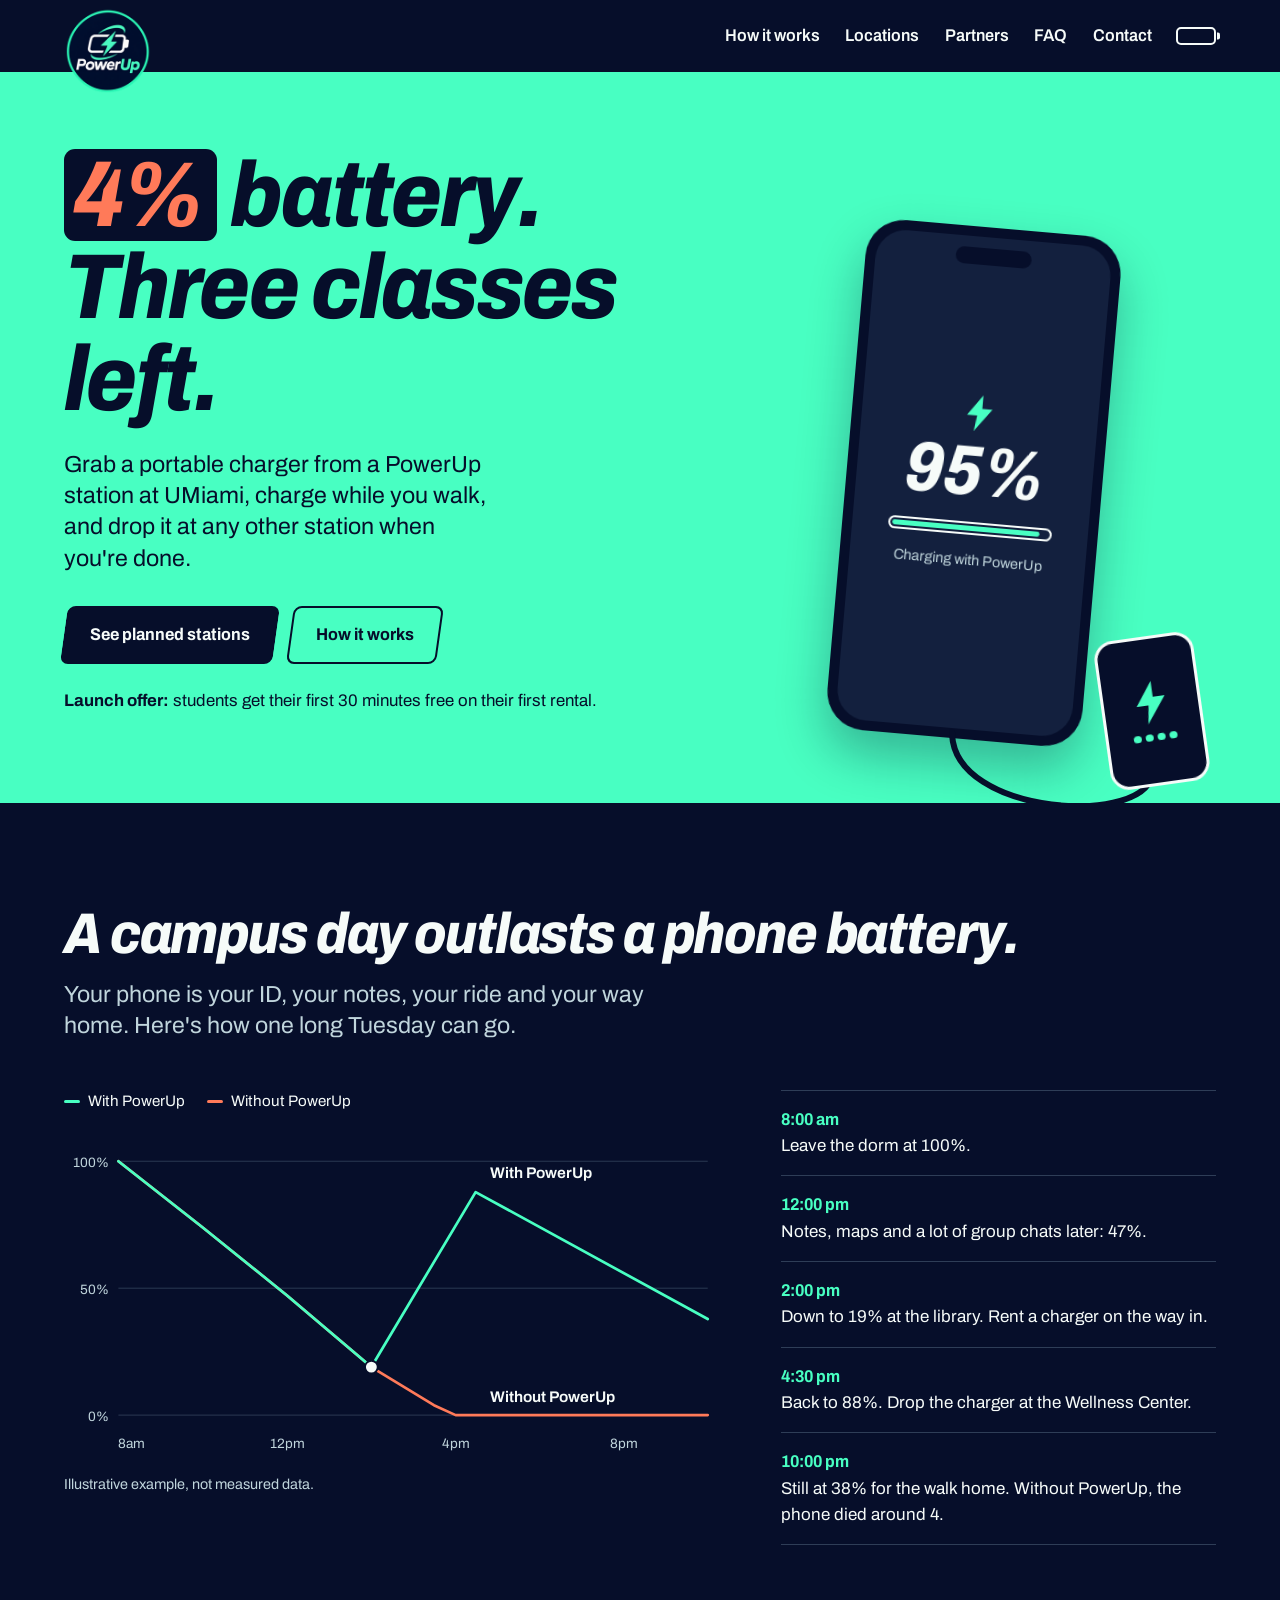
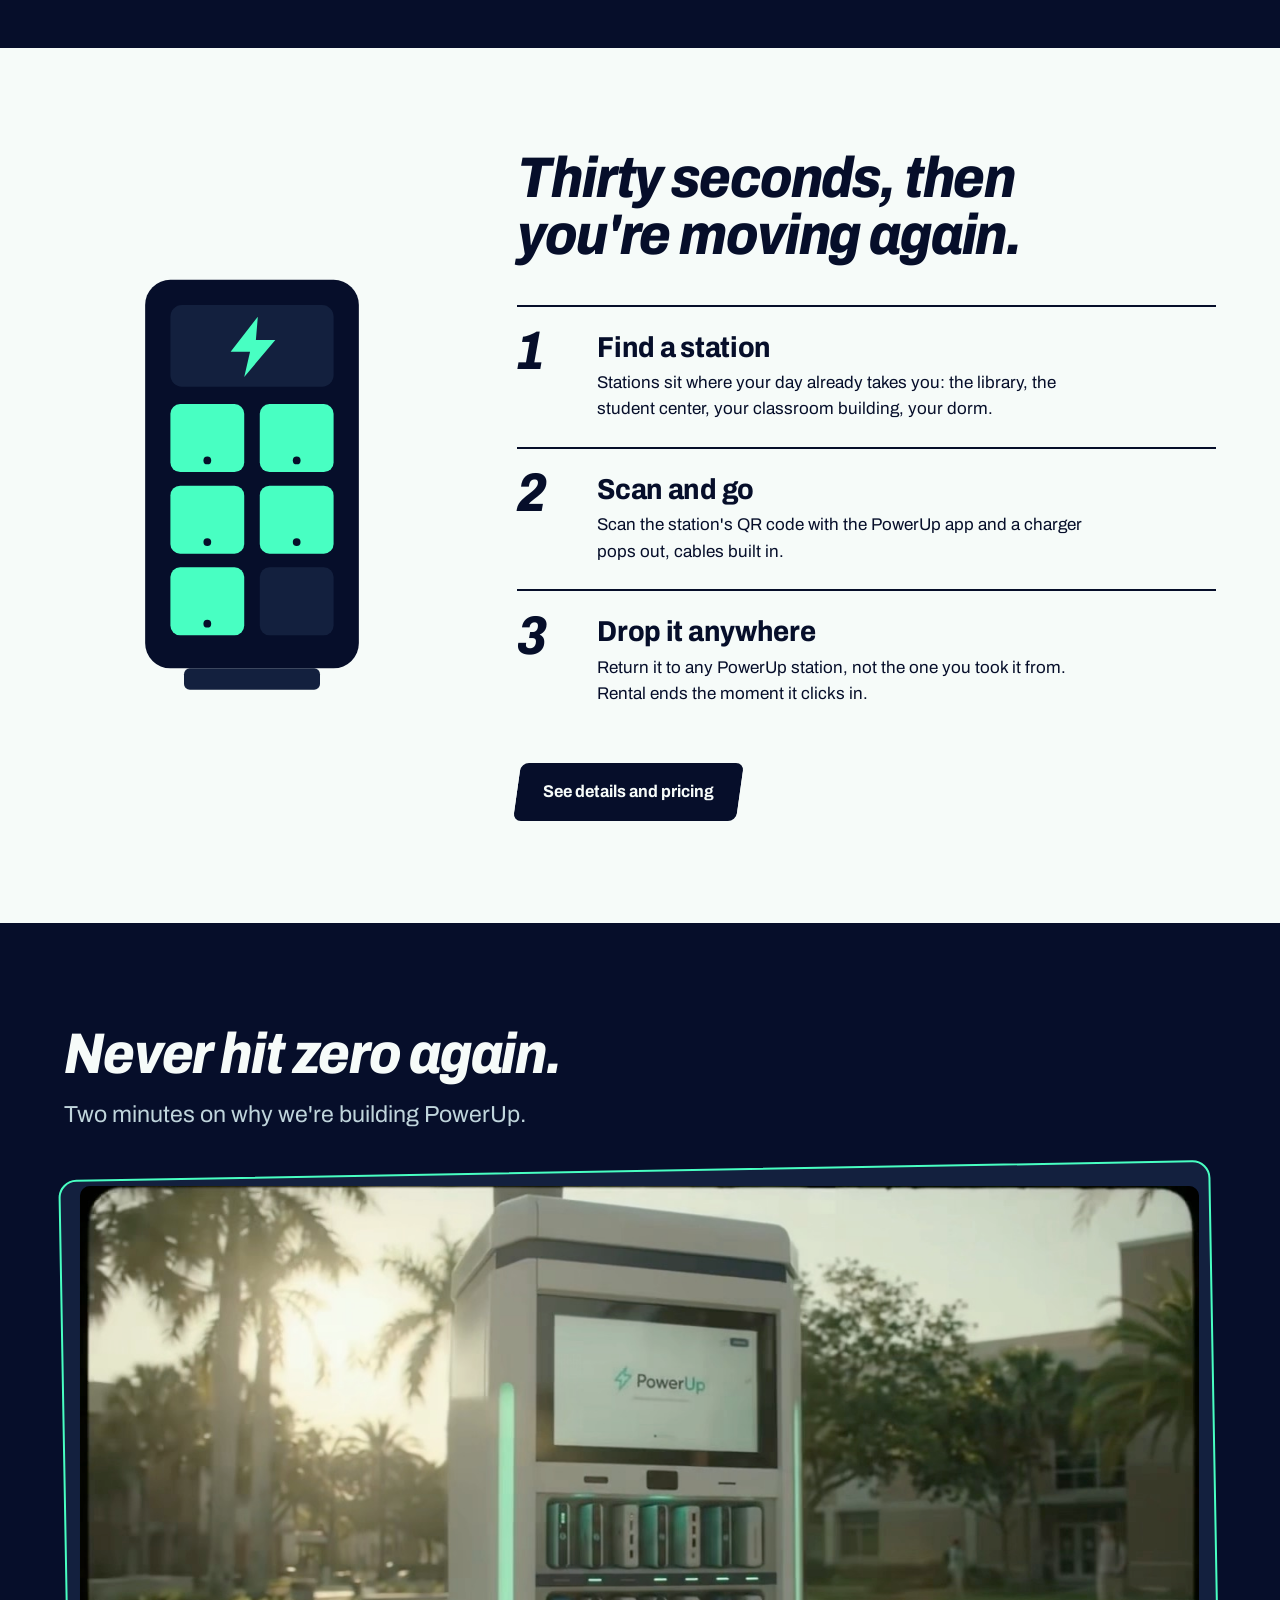
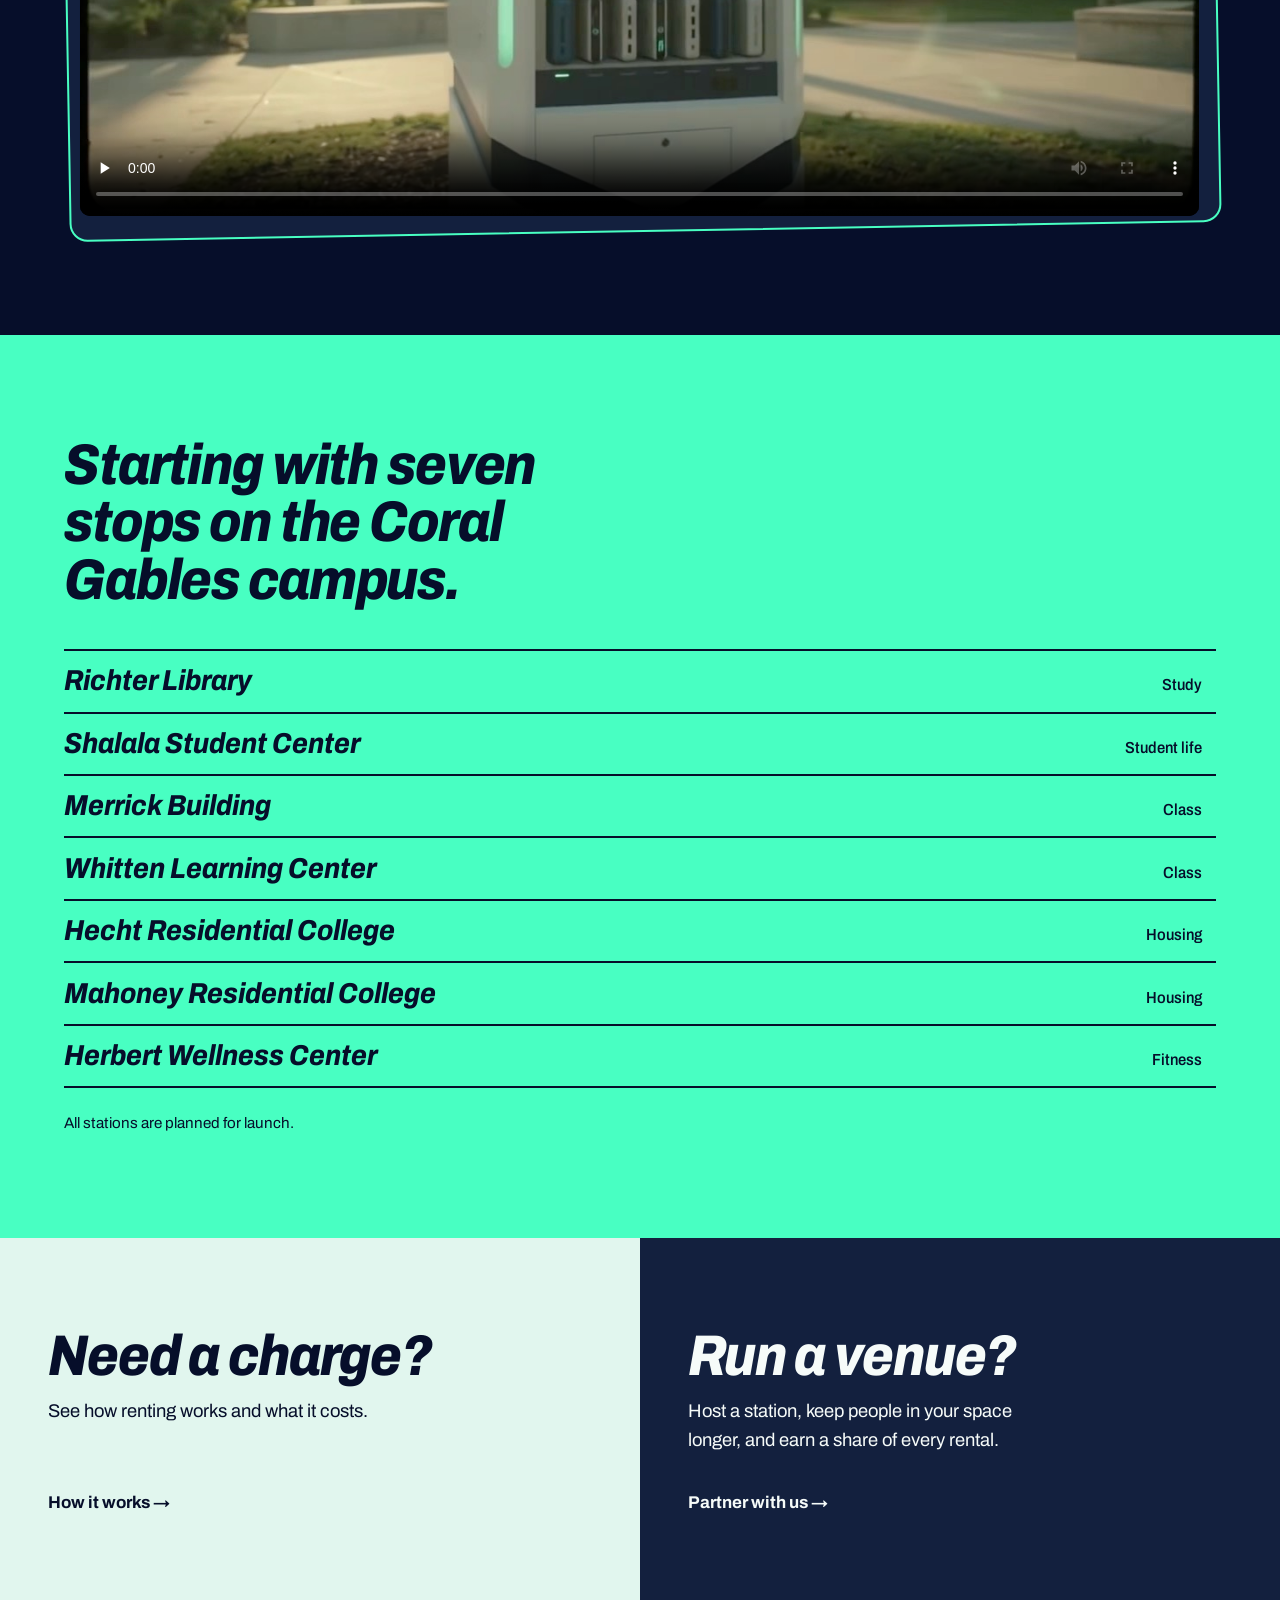
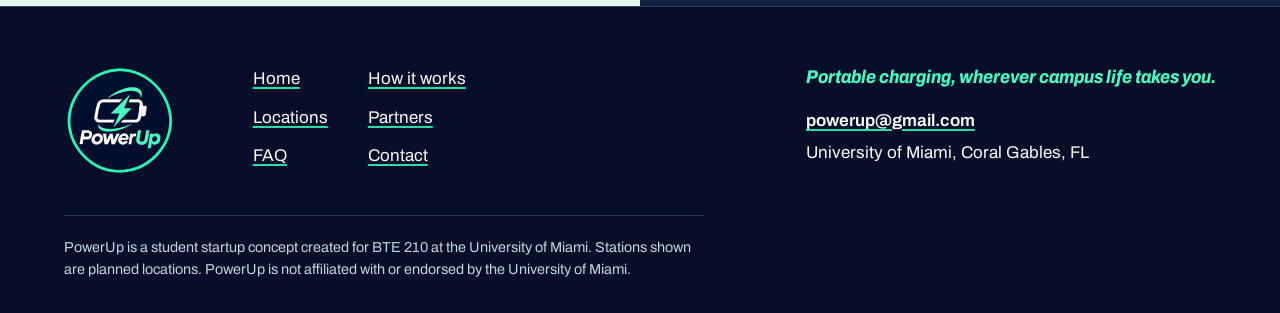
==== docs/index.html @ c68ae6c1 "PowerUp website for BTE 210 final project Static site built from src/ with build.mjs; docs/ is the p" ====
<!doctype html>
<html lang="en">
<head>
<meta charset="utf-8">
<meta name="viewport" content="width=device-width, initial-scale=1">
<title>PowerUp | Portable charger rental at UMiami</title>
<meta name="description" content="Rent a portable charger from a PowerUp station on the University of Miami campus, charge on the move, and return it at any station.">
<meta name="theme-color" content="#010E2E">
<link rel="icon" type="image/png" href="assets/img/favicon.png">
<link rel="preconnect" href="https://fonts.googleapis.com">
<link rel="preconnect" href="https://fonts.gstatic.com" crossorigin>
<link rel="stylesheet" href="https://fonts.googleapis.com/css2?family=Archivo:ital,wdth,wght@0,62..125,100..900;1,62..125,100..900&display=swap">
<link rel="stylesheet" href="assets/css/styles.css">
<script>document.documentElement.classList.add('js');</script>
</head>
<body>

<a class="skip" href="#main">Skip to content</a>
<header class="site-header">
  <div class="wrap header-row">
    <a class="logo-link" href="index.html" aria-label="PowerUp home">
      <img src="assets/img/logo-192.png" srcset="assets/img/logo-192.png 1x, assets/img/logo-384.png 2x" width="88" height="88" alt="PowerUp logo">
    </a>
    <button class="nav-toggle" type="button" aria-expanded="false" aria-controls="site-nav">Menu</button>
    <nav id="site-nav" class="site-nav" aria-label="Main">
      <ul>
        <li><a href="rent.html">How it works</a></li>
        <li><a href="locations.html">Locations</a></li>
        <li><a href="venues.html">Partners</a></li>
        <li><a href="help.html">FAQ</a></li>
        <li><a href="contact.html">Contact</a></li>
      </ul>
    </nav>
    <div class="scroll-battery" aria-hidden="true"><span class="scroll-battery-fill"></span></div>
  </div>
</header>
<main id="main">
<section class="hero">
  <div class="wrap hero-grid">
    <div class="hero-copy">
      <h1><span class="chip-low">4%</span> battery.<br>Three classes left.</h1>
      <p class="lede">Grab a portable charger from a PowerUp station at UMiami, charge while you walk, and drop it at any other station when you're done.</p>
      <div class="actions">
        <a class="btn btn-navy" href="locations.html"><span>See planned stations</span></a>
        <a class="btn btn-outline" href="rent.html"><span>How it works</span></a>
        
      </div>
      <p class="hero-offer"><b>Launch offer:</b> students get their first 30 minutes free on their first rental.</p>
    </div>
    <div class="hero-art" aria-hidden="true">
      <div class="phone">
        <div class="phone-screen">
          <span class="phone-island"></span>
          <svg class="phone-bolt" viewBox="0 0 24 32"><path d="M14 0 1 18h9l-2 14L23 12h-9z"/></svg>
          <p class="phone-pct"><span data-charge-number>100</span>%</p>
          <div class="phone-bar"><span data-charge-bar></span></div>
          <p class="phone-label">Charging with PowerUp</p>
        </div>
      </div>
      <svg class="cable" viewBox="0 0 400 576" fill="none"><path d="M146 505C146 590 345 600 346 545"/></svg>
      <div class="charger">
        <svg viewBox="0 0 24 32"><path d="M14 0 1 18h9l-2 14L23 12h-9z"/></svg>
        <div class="charger-leds"><i></i><i></i><i></i><i></i></div>
      </div>
    </div>
  </div>
</section>

<section class="day section-navy">
  <div class="wrap">
    <h2>A campus day outlasts a phone battery.</h2>
    <p class="section-lede">Your phone is your ID, your notes, your ride and your way home. Here's how one long Tuesday can go.</p>
    <div class="day-grid">
      <figure class="day-chart">
        <div class="legend">
          <span class="legend-item"><i class="swatch swatch-mint"></i>With PowerUp</span>
          <span class="legend-item"><i class="swatch swatch-coral"></i>Without PowerUp</span>
        </div>
        <div class="chart-box" data-chart>
          <svg viewBox="0 0 720 370" role="img" aria-label="Line chart of phone battery from 8am to 10pm. Without PowerUp it reaches zero by about 4pm. With PowerUp, a charger rented at 2pm brings it back to 88 percent by 4:30pm and it finishes the day at 38 percent.">
            <g class="grid">
              <line x1="60" x2="710" y1="40" y2="40"/><line x1="60" x2="710" y1="180" y2="180"/><line x1="60" x2="710" y1="320" y2="320"/>
            </g>
            <g class="axis">
              <text x="50" y="46" text-anchor="end">100%</text><text x="50" y="186" text-anchor="end">50%</text><text x="50" y="326" text-anchor="end">0%</text>
              <text x="60" y="356">8am</text><text x="246" y="356" text-anchor="middle">12pm</text><text x="432" y="356" text-anchor="middle">4pm</text><text x="618" y="356" text-anchor="middle">8pm</text>
            </g>
            <path class="line line-coral" data-draw d="M60 40 153 113 246 188 339 267 408 309 432 320 710 320"/>
            <path class="line line-mint" data-draw d="M60 40 153 113 246 188 339 267 454 74 710 214"/>
            <circle class="event-dot" cx="339" cy="267" r="7"/>
            <text class="direct" x="470" y="58">With PowerUp</text>
            <text class="direct" x="470" y="306">Without PowerUp</text>
            <line class="crosshair" x1="0" x2="0" y1="40" y2="320"/>
            <circle class="hover-dot hover-mint" r="6"/>
            <circle class="hover-dot hover-coral" r="6"/>
          </svg>
          <div class="chart-tip" role="status"></div>
        </div>
        <figcaption>Illustrative example, not measured data.</figcaption>
      </figure>
      <ol class="moments">
        <li><b>8:00 am</b> Leave the dorm at 100%.</li>
        <li><b>12:00 pm</b> Notes, maps and a lot of group chats later: 47%.</li>
        <li><b>2:00 pm</b> Down to 19% at the library. Rent a charger on the way in.</li>
        <li><b>4:30 pm</b> Back to 88%. Drop the charger at the Wellness Center.</li>
        <li><b>10:00 pm</b> Still at 38% for the walk home. Without PowerUp, the phone died around 4.</li>
      </ol>
    </div>
  </div>
</section>

<section class="how section-light">
  <div class="wrap how-grid">
    <div class="how-art" aria-hidden="true">
      <svg viewBox="0 0 280 440" class="station-art">
        <rect x="30" y="8" width="220" height="400" rx="26" class="st-body"/>
        <rect x="56" y="34" width="168" height="84" rx="12" class="st-screen"/>
        <path d="M146 46 118 82h20l-6 26 32-38h-20z" class="st-bolt"/>
        <g class="st-slots">
          <rect x="56" y="136" width="76" height="70" rx="10"/><rect x="148" y="136" width="76" height="70" rx="10"/>
          <rect x="56" y="220" width="76" height="70" rx="10"/><rect x="148" y="220" width="76" height="70" rx="10"/>
          <rect x="56" y="304" width="76" height="70" rx="10"/><rect x="148" y="304" width="76" height="70" rx="10" class="st-empty"/>
        </g>
        <g class="st-leds">
          <circle cx="94" cy="194" r="4"/><circle cx="186" cy="194" r="4"/><circle cx="94" cy="278" r="4"/><circle cx="186" cy="278" r="4"/><circle cx="94" cy="362" r="4"/>
        </g>
        <rect x="70" y="408" width="140" height="22" rx="6" class="st-foot"/>
      </svg>
    </div>
    <div class="how-copy">
      <h2>Thirty seconds, then you're moving again.</h2>
      <ol class="steps">
        <li><h3>Find a station</h3><p>Stations sit where your day already takes you: the library, the student center, your classroom building, your dorm.</p></li>
        <li><h3>Scan and go</h3><p>Scan the station's QR code with the PowerUp app and a charger pops out, cables built in.</p></li>
        <li><h3>Drop it anywhere</h3><p>Return it to any PowerUp station, not the one you took it from. Rental ends the moment it clicks in.</p></li>
      </ol>
      <div class="actions"><a class="btn btn-navy" href="rent.html"><span>See details and pricing</span></a></div>
    </div>
  </div>
</section>

<section class="story section-navy" aria-labelledby="story-title">
  <div class="wrap">
    <h2 id="story-title">Never hit zero again.</h2>
    <p class="section-lede">Two minutes on why we're building PowerUp.</p>
    <div class="video-frame">
      <video controls preload="none" playsinline poster="assets/img/story-poster.jpg" width="1280" height="720">
        <source src="assets/video/powerup-story-hevc.mp4" type='video/mp4; codecs="hvc1"'>
        <source src="assets/video/powerup-story-h264.mp4" type="video/mp4">
        <p>Your browser can't play this video. <a href="assets/video/powerup-story-h264.mp4">Download it instead</a>.</p>
      </video>
    </div>
  </div>
</section>

<section class="places section-mint">
  <div class="wrap">
    <h2>Starting with seven stops on the Coral Gables campus.</h2>
    <ul class="place-rows">
        <li><a href="locations.html#richter"><span>Richter Library</span><span class="row-meta">Study</span></a></li>
        <li><a href="locations.html#shalala"><span>Shalala Student Center</span><span class="row-meta">Student life</span></a></li>
        <li><a href="locations.html#merrick"><span>Merrick Building</span><span class="row-meta">Class</span></a></li>
        <li><a href="locations.html#whitten"><span>Whitten Learning Center</span><span class="row-meta">Class</span></a></li>
        <li><a href="locations.html#hecht"><span>Hecht Residential College</span><span class="row-meta">Housing</span></a></li>
        <li><a href="locations.html#mahoney"><span>Mahoney Residential College</span><span class="row-meta">Housing</span></a></li>
        <li><a href="locations.html#wellness"><span>Herbert Wellness Center</span><span class="row-meta">Fitness</span></a></li>
    </ul>
    <p class="fine">All stations are planned for launch.</p>
  </div>
</section>

<section class="split">
  <a class="split-panel split-students" href="rent.html">
    <h2>Need a charge?</h2>
    <p>See how renting works and what it costs.</p>
    <span class="split-go">How it works <span aria-hidden="true">→</span></span>
  </a>
  <a class="split-panel split-venues" href="venues.html">
    <h2>Run a venue?</h2>
    <p>Host a station, keep people in your space longer, and earn a share of every rental.</p>
    <span class="split-go">Partner with us <span aria-hidden="true">→</span></span>
  </a>
</section>

</main>

<footer class="site-footer">
  <div class="wrap footer-grid">
    <a class="footer-logo" href="index.html" aria-label="PowerUp home">
      <img src="assets/img/logo-192.png" width="112" height="112" alt="PowerUp logo" loading="lazy">
    </a>
    <nav aria-label="Footer">
      <ul class="footer-nav">
        <li><a href="index.html">Home</a></li>
        <li><a href="rent.html">How it works</a></li>
        <li><a href="locations.html">Locations</a></li>
        <li><a href="venues.html">Partners</a></li>
        <li><a href="help.html">FAQ</a></li>
        <li><a href="contact.html">Contact</a></li>
      </ul>
    </nav>
    <div class="footer-contact">
      <p class="footer-tagline">Portable charging, wherever campus life takes you.</p>
      <p><a class="email-text" href="mailto:powerup@gmail.com">powerup@gmail.com</a></p>
      <p>University of Miami, Coral Gables, FL</p>
    </div>
  </div>
  <div class="wrap footer-note">
    <p>PowerUp is a student startup concept created for BTE 210 at the University of Miami. Stations shown are planned locations. PowerUp is not affiliated with or endorsed by the University of Miami.</p>
  </div>
</footer>
<script>window.POWERUP = {"pricing":{"isProposed":false,"hourly":2,"maxHours":24,"lateHourly":5,"lateMaxHours":48,"appMonthly":10,"studentFreeMinutes":30},"contact":{"email":"powerup@gmail.com","isPlaceholder":false}};</script>
<script src="assets/js/main.js" defer></script>
</body>
</html>
---- docs/assets/css/styles.css ----
:root {
  --mint: oklch(0.894 0.168 166);        /* logo mint, #4AFAC1 */
  --mint-deep: oklch(0.8 0.16 166);
  --navy: oklch(0.175 0.058 267);        /* logo navy, #010E2E */
  --navy-raised: oklch(0.25 0.06 265);
  --navy-line: oklch(0.36 0.05 260);
  --white: oklch(0.985 0.006 170);
  --tint: oklch(0.955 0.025 170);
  --on-navy-soft: oklch(0.86 0.025 220);
  --on-light-soft: oklch(0.36 0.05 262);
  --coral: oklch(0.73 0.17 35);
  --line: oklch(0.86 0.02 200);

  --font: 'Archivo', 'Arial Narrow', Arial, sans-serif;
  --step-hero: clamp(2.9rem, 1.6rem + 5.6vw, 5.75rem);
  --step-1: clamp(2.1rem, 1.5rem + 2.6vw, 3.6rem);
  --step-2: clamp(1.4rem, 1.2rem + .8vw, 1.8rem);
  --step-lede: clamp(1.15rem, 1.05rem + .5vw, 1.45rem);
  --gutter: clamp(1rem, 4vw, 3rem);
  --section: clamp(4rem, 8vw, 7.5rem);
  --ease: cubic-bezier(.22, 1, .36, 1);

  --z-sticky: 10;
  --z-skip: 20;
}

*, *::before, *::after { box-sizing: border-box; }
html { -webkit-text-size-adjust: 100%; scroll-behavior: smooth; scroll-padding-top: 6.5rem; }
body { margin: 0; font-family: var(--font); font-size: 1.0625rem; line-height: 1.55; color: var(--navy); background: var(--white); overflow-x: clip; }
img, svg { display: block; max-width: 100%; }
ul, ol { margin: 0; padding: 0; list-style: none; }
p { margin: 0; text-wrap: pretty; }
button, input, select, textarea { font: inherit; color: inherit; }
[hidden] { display: none !important; }

h1, h2, .h3, h3 { margin: 0; text-wrap: balance; }
h1, h2 { font-weight: 800; font-style: italic; font-stretch: 88%; letter-spacing: -.02em; line-height: 1; }
h1 { font-size: var(--step-hero); }
h2 { font-size: var(--step-1); }
h3, .h3 { font-size: var(--step-2); font-weight: 750; font-stretch: 92%; line-height: 1.15; letter-spacing: -.01em; }

a { color: inherit; text-decoration-color: var(--mint-deep); text-decoration-thickness: 2px; text-underline-offset: 3px; }
a:hover { text-decoration-color: currentColor; }
:focus-visible { outline: 3px solid var(--coral); outline-offset: 3px; border-radius: 4px; }

.wrap { width: min(100%, 78rem); margin-inline: auto; padding-inline: var(--gutter); }
.skip { position: absolute; left: 1rem; top: -4rem; z-index: var(--z-skip); padding: .6rem 1rem; background: var(--white); color: var(--navy); border-radius: 6px; }
.skip:focus { top: .5rem; }

.section-navy, .section-light, .section-mint { padding-block: var(--section); }
.section-navy { background: var(--navy); color: var(--white); }
.section-light { background: var(--white); }
.section-mint { background: var(--mint); color: var(--navy); }
.section-navy a { text-decoration-color: var(--mint); }
.lede { font-size: var(--step-lede); line-height: 1.35; max-width: 36ch; margin-top: 1.5rem; }
.section-lede { font-size: var(--step-lede); line-height: 1.35; max-width: 38ch; margin-top: 1rem; }
.section-navy .section-lede, .section-navy .lede { color: var(--on-navy-soft); }
.fine { font-size: .95rem; margin-top: 1.5rem; }
.fine-dark { color: var(--on-navy-soft); }
.actions { display: flex; flex-wrap: wrap; gap: .85rem; margin-top: 2rem; }

.tag { display: inline-block; padding: .2rem .55rem; font-size: .82rem; font-weight: 650; line-height: 1.3; font-style: normal; white-space: nowrap; color: var(--navy); background: var(--coral); border-radius: 4px; transform: skewX(-8deg); }

/* Buttons lean like the logo's wordmark */
.btn { display: inline-block; padding: .85rem 1.5rem; border: 2px solid transparent; border-radius: 8px; font-weight: 700; font-stretch: 94%; text-decoration: none; cursor: pointer; transform: skewX(-8deg); transition: transform .35s var(--ease), background-color .2s, color .2s; }
.btn > span { display: inline-block; transform: skewX(8deg); }
.btn:hover { transform: skewX(-8deg) translateY(-3px); }
.btn:active { transform: skewX(-8deg) translateY(0); }
.btn-navy { background: var(--navy); color: var(--white); }
.btn-outline { border-color: var(--navy); color: var(--navy); background: transparent; }
.btn-outline:hover { background: var(--navy); color: var(--white); }
.btn-ghost { border-color: var(--navy); color: var(--navy); }
.btn-mint { background: var(--mint); color: var(--navy); }

/* Header */
.site-header { position: sticky; top: 0; z-index: var(--z-sticky); background: var(--navy); color: var(--white); }
.header-row { display: flex; align-items: center; gap: 1.5rem; min-height: 4.5rem; }
.logo-link { flex: none; margin-block: .35rem -1.35rem; border-radius: 50%; transition: transform .35s var(--ease); }
.logo-link:hover { transform: rotate(-4deg) scale(1.04); }
.logo-link img { width: 5.5rem; height: 5.5rem; }
.site-nav { margin-left: auto; }
.site-nav ul { display: flex; flex-wrap: wrap; gap: .25rem 1.6rem; }
.site-nav a { display: block; padding: .5rem 0; font-weight: 600; font-stretch: 94%; text-decoration: none; background: linear-gradient(var(--mint), var(--mint)) left bottom / 0 3px no-repeat; transition: background-size .35s var(--ease); }
.site-nav a:hover, .site-nav a[aria-current="page"] { background-size: 100% 3px; }
.nav-toggle { display: none; margin-left: auto; padding: .45rem 1rem; color: var(--white); background: none; border: 2px solid var(--mint); border-radius: 6px; font-weight: 650; cursor: pointer; }
.scroll-battery { position: relative; flex: none; width: 2.5rem; height: 1.15rem; padding: 2px; border: 2px solid var(--white); border-radius: 5px; }
.scroll-battery::after { content: ''; position: absolute; right: -6px; top: 50%; width: 3px; height: 7px; background: var(--white); border-radius: 0 2px 2px 0; transform: translateY(-50%); }
.scroll-battery-fill { display: block; height: 100%; background: var(--mint); border-radius: 2px; transform: scaleX(0); transform-origin: left; }

/* Hero */
.hero { background: var(--mint); overflow: clip; padding-block: clamp(3.5rem, 6vw, 5.5rem) 0; }
.hero-grid { display: grid; grid-template-columns: minmax(0, 1.25fr) minmax(0, .75fr); gap: 2rem; align-items: end; }
.hero-copy { padding-bottom: clamp(3rem, 7vw, 6rem); }
.chip-low { display: inline-block; padding: 0 .16em 0 .1em; color: var(--coral); background: var(--navy); border-radius: .12em; }
.hero .lede { max-width: 34ch; }
.hero-offer { margin-top: 1.5rem; font-size: 1.05rem; }
.hero-art { position: relative; width: min(100%, 25rem); aspect-ratio: 400 / 576; justify-self: center; }
.phone { position: absolute; left: 10%; top: 0; width: 64%; aspect-ratio: 1 / 2; padding: .6rem; background: var(--navy); border-radius: 2.4rem; transform: rotate(5deg); box-shadow: 0 24px 50px oklch(0.175 0.058 267 / .3); animation: phone-in 1s var(--ease) both; }
.phone-screen { position: relative; display: flex; flex-direction: column; align-items: center; justify-content: center; height: 100%; padding: 1rem; color: var(--white); background: var(--navy-raised); border-radius: 1.9rem; text-align: center; }
.phone-island { position: absolute; top: .7rem; width: 32%; height: 1.05rem; background: var(--navy); border-radius: 1rem; }
.phone-bolt { width: 1.7rem; fill: var(--mint); transition: fill .3s; }
.phone-pct { margin-top: .4rem; font-size: clamp(3rem, 5.5vw, 4.4rem); font-weight: 800; font-style: italic; font-stretch: 85%; line-height: 1; }
.phone-bar { width: 80%; height: .8rem; margin-top: .9rem; padding: 2px; border: 2px solid var(--white); border-radius: .4rem; }
.phone-bar span { display: block; height: 100%; background: var(--mint); border-radius: .15rem; transform-origin: left; transition: background-color .3s; }
.phone-label { margin-top: .9rem; font-size: .9rem; color: var(--on-navy-soft); }
.phone.is-low .phone-bolt { fill: var(--coral); }
.phone.is-low .phone-bar span { background: var(--coral); }
.cable { position: absolute; inset: 0; width: 100%; height: 100%; }
.cable path { stroke: var(--navy); stroke-width: 6; stroke-linecap: round; }
.charger { position: absolute; right: 1%; bottom: 3%; display: flex; flex-direction: column; align-items: center; justify-content: center; gap: .6rem; width: 25%; aspect-ratio: 2 / 3; color: var(--mint); background: var(--navy); border: 3px solid var(--white); border-radius: 1.2rem; transform: rotate(-8deg); animation: charger-in 1s .15s var(--ease) both; }
.charger svg { width: 2rem; fill: var(--mint); }
.charger-leds { display: flex; gap: .3rem; }
.charger-leds i { width: .45rem; height: .45rem; background: var(--mint); border-radius: 50%; }
@keyframes phone-in { from { opacity: 0; transform: translateY(60px) rotate(12deg); } }
@keyframes charger-in { from { opacity: 0; transform: translate(40px, 30px) rotate(6deg); } }
.hero-404 { padding-block: clamp(5rem, 12vw, 9rem); }
.hero-404 h1 { max-width: 15ch; }

/* Day chart */
.day .section-lede { max-width: 46ch; }
.day-grid { display: grid; grid-template-columns: minmax(0, 1.5fr) minmax(0, 1fr); gap: clamp(2rem, 5vw, 4.5rem); margin-top: 3rem; align-items: start; }
.day-chart { margin: 0; }
.legend { display: flex; flex-wrap: wrap; gap: .4rem 1.4rem; margin-bottom: .75rem; font-size: .95rem; }
.legend-item { display: inline-flex; align-items: center; gap: .5rem; }
.swatch { display: inline-block; width: 1rem; height: 3px; border-radius: 2px; }
.swatch-mint { background: var(--mint); }
.swatch-coral { background: var(--coral); }
.chart-box { position: relative; touch-action: pan-y; }
.chart-box svg { width: 100%; height: auto; overflow: visible; }
.grid line { stroke: var(--navy-line); stroke-width: 1; }
.axis text { font-size: 15px; fill: var(--on-navy-soft); }
.direct { font-size: 17px; font-weight: 650; fill: var(--white); }
.line { fill: none; stroke-width: 3; stroke-linejoin: round; stroke-linecap: round; }
.line-mint { stroke: var(--mint); }
.line-coral { stroke: var(--coral); }
.event-dot { fill: var(--white); stroke: var(--navy); stroke-width: 2; }
.crosshair { stroke: var(--on-navy-soft); stroke-width: 1; opacity: 0; }
.hover-dot { opacity: 0; stroke: var(--navy); stroke-width: 2; }
.hover-mint { fill: var(--mint); }
.hover-coral { fill: var(--coral); }
.chart-tip { position: absolute; left: 0; top: .5rem; display: grid; gap: .1rem; padding: .5rem .7rem; font-size: .9rem; white-space: nowrap; color: var(--white); background: var(--navy-raised); border: 1px solid var(--navy-line); border-radius: 6px; opacity: 0; pointer-events: none; }
.chart-tip span { display: flex; align-items: center; gap: .45rem; }
.is-hover .crosshair, .is-hover .hover-dot, .is-hover .chart-tip { opacity: 1; }
figcaption { margin-top: .75rem; font-size: .9rem; }
.day figcaption { color: var(--on-navy-soft); }
.moments li { padding-block: 1rem; border-top: 1px solid var(--navy-line); }
.moments li:last-child { border-bottom: 1px solid var(--navy-line); }
.moments b { display: block; font-stretch: 92%; color: var(--mint); }

/* How it works */
.how-grid { display: grid; grid-template-columns: minmax(0, .7fr) minmax(0, 1.3fr); gap: clamp(2rem, 6vw, 6rem); align-items: center; }
.station-art { width: min(100%, 17rem); margin-inline: auto; height: auto; }
.st-body { fill: var(--navy); }
.st-screen { fill: var(--navy-raised); }
.st-bolt { fill: var(--mint); }
.st-slots rect { fill: var(--mint); }
.st-slots .st-empty { fill: var(--navy-raised); }
.st-leds circle { fill: var(--navy); }
.st-foot { fill: var(--navy-raised); }
.steps { counter-reset: step; margin-top: 2.5rem; }
.steps > li { counter-increment: step; position: relative; padding: 1.5rem 0 1.5rem 5rem; border-top: 2px solid var(--navy); }
.steps > li::before { content: counter(step); position: absolute; left: 0; top: 1.1rem; font-size: 3.4rem; font-weight: 800; font-style: italic; font-stretch: 85%; line-height: 1; }
.steps p { margin-top: .4rem; max-width: 52ch; }
.steps-wide { display: grid; grid-template-columns: repeat(2, minmax(0, 1fr)); gap: 0 clamp(2rem, 5vw, 4rem); margin-top: 0; }

/* Founder video */
.video-frame { margin-top: 2.5rem; padding: clamp(.5rem, 1.2vw, .9rem); background: var(--navy-raised); border: 2px solid var(--mint); border-radius: 18px; transform: rotate(-1deg); }
.video-frame video { display: block; width: 100%; height: auto; aspect-ratio: 16 / 9; background: var(--navy); border-radius: 10px; transform: rotate(1deg); }

/* Places */
.place-rows { margin-top: 2.5rem; }
.place-rows a { display: flex; justify-content: space-between; align-items: baseline; gap: 1rem; padding-block: .9rem; font-size: var(--step-2); font-weight: 750; font-style: italic; font-stretch: 90%; line-height: 1.1; text-decoration: none; border-top: 2px solid var(--navy); transition: background-color .2s, color .2s; }
.place-rows li:last-child a { border-bottom: 2px solid var(--navy); }
.place-rows a > span:first-child { transition: transform .35s var(--ease); }
.place-rows a:hover { background: var(--navy); color: var(--mint); }
.place-rows a:hover > span:first-child { transform: translateX(.9rem); }
.row-meta { flex: none; font-size: 1rem; font-weight: 550; font-style: normal; padding-right: .9rem; }
.places h2 { max-width: 20ch; }

/* Audience split */
.split { display: grid; grid-template-columns: 1fr 1fr; }
.split-panel { display: flex; flex-direction: column; gap: .75rem; padding: clamp(3rem, 7vw, 6rem) var(--gutter); text-decoration: none; transition: background-color .3s; }
.split-panel p { max-width: 30ch; font-size: 1.15rem; }
.split-go { margin-top: auto; padding-top: 1.5rem; font-weight: 700; }
.split-go span { display: inline-block; transition: transform .35s var(--ease); }
.split-panel:hover .split-go span { transform: translateX(.5rem); }
.split-students { background: var(--tint); }
.split-students:hover { background: var(--white); }
.split-venues { background: var(--navy-raised); color: var(--white); }
.split-venues:hover { background: var(--navy); }

/* Inner page head */
.page-head { padding-block: clamp(3.75rem, 7vw, 6rem) clamp(3rem, 6vw, 5rem); }
.page-head h1 { max-width: 16ch; font-size: clamp(2.6rem, 1.6rem + 4.2vw, 4.75rem); }
.page-head .lede { max-width: 48ch; }

/* Pricing */
.pricing-head { display: flex; flex-wrap: wrap; align-items: center; gap: 1rem 1.5rem; }
.pricing-head h2 { max-width: 18ch; }
.pricing-head h2 { max-width: 22ch; }
.price-grid { display: grid; grid-template-columns: minmax(0, .9fr) minmax(0, 1.1fr); gap: clamp(2rem, 5vw, 4.5rem); margin-top: 3rem; align-items: start; }
.price-hero { padding: clamp(1.75rem, 3vw, 2.75rem); color: var(--navy); background: var(--mint); border-radius: 14px; }
.plan-price { font-size: clamp(4.5rem, 3rem + 5vw, 7.5rem); font-weight: 800; font-style: italic; font-stretch: 85%; line-height: .95; letter-spacing: -.02em; }
.plan-price small { font-size: 1.15rem; font-weight: 650; font-style: normal; font-stretch: 100%; letter-spacing: 0; }
.price-offer { margin-top: 1.25rem; font-size: 1.15rem; font-weight: 650; max-width: 26ch; }
.rules { margin: 0; }
.rules div { padding-block: 1.1rem; border-top: 1px solid var(--navy-line); }
.rules div:last-child { border-bottom: 1px solid var(--navy-line); }
.rules dt { font-size: 1.2rem; font-weight: 750; font-stretch: 92%; }
.rules dd { margin: .25rem 0 0; color: var(--on-navy-soft); max-width: 50ch; }

/* Calculator */
.calc-grid { display: grid; grid-template-columns: 1fr 1fr; gap: clamp(2rem, 6vw, 5rem); align-items: center; }
.calc-form { display: grid; gap: .4rem; margin-top: 2rem; }
.calc-form label { font-weight: 650; margin-top: 1rem; }
.calc-form output { font-weight: 800; }
input[type="range"] { width: 100%; height: 2rem; accent-color: var(--navy); cursor: pointer; }
.calc-result { padding: clamp(1.5rem, 3vw, 2.5rem); color: var(--white); background: var(--navy); border-radius: 14px; }
.calc-verdict { font-size: var(--step-1); font-weight: 800; font-style: italic; font-stretch: 88%; line-height: 1; letter-spacing: -.02em; min-height: 2em; text-wrap: balance; }
.calc-result .calc-verdict { min-height: 0; font-size: clamp(3.5rem, 2.5rem + 4vw, 5.5rem); color: var(--mint); }
.calc-lines { margin-top: 1.25rem; }
.calc-lines p { display: flex; justify-content: space-between; gap: 1rem; padding-block: .6rem; border-top: 1px solid var(--navy-line); }
.calc-lines b { font-size: 1.15rem; }
.calc-note { margin-top: 1rem; padding-top: 1rem; border-top: 1px solid var(--navy-line); color: var(--on-navy-soft); min-height: 3.2em; }
.calc-app { margin-top: .75rem; font-size: .95rem; color: var(--on-navy-soft); }
.check { display: flex; align-items: center; gap: .65rem; cursor: pointer; }
.check input { width: 1.35rem; height: 1.35rem; margin: 0; accent-color: var(--navy); cursor: pointer; }

/* Finder */
.filters { display: flex; flex-wrap: wrap; gap: .5rem; margin-bottom: 1.75rem; }
.filter { min-height: 2.75rem; padding: .4rem 1.1rem; background: transparent; border: 2px solid var(--navy); border-radius: 8px; font-weight: 650; cursor: pointer; transition: background-color .2s, color .2s; }
.filter:hover { background: var(--tint); }
.filter[aria-pressed="true"] { color: var(--white); background: var(--navy); }
.finder-grid { display: grid; grid-template-columns: minmax(0, 1.5fr) minmax(0, 1fr); gap: clamp(1.5rem, 4vw, 3rem); align-items: start; }
.map-figure { margin: 0; position: sticky; top: 6.5rem; }
.campus-map { width: 100%; height: auto; border-radius: 14px; }
.map-land { fill: var(--navy); }
.map-roads path { fill: none; stroke: var(--navy-line); stroke-width: 7; stroke-linecap: round; }
.map-water { fill: oklch(0.42 0.09 225); }
.map-label { font-size: 20px; font-style: italic; fill: var(--white); }
.map-road-label { font-size: 16px; fill: var(--on-navy-soft); }
.map-compass path { fill: var(--mint); }
.map-compass text { font-size: 20px; font-weight: 700; fill: var(--white); }
.pin { cursor: pointer; outline: none; transition: opacity .25s; }
.pin-hit { fill: transparent; }
.pin-halo { fill: var(--mint); opacity: 0; }
.pin-dot { fill: var(--mint); stroke: var(--navy); stroke-width: 2; }
.pin-bolt { fill: var(--navy); }
.pin-name { font-size: 17px; font-weight: 650; text-anchor: middle; fill: var(--white); paint-order: stroke; stroke: var(--navy); stroke-width: 4px; }
.pin:hover .pin-halo, .pin:focus-visible .pin-halo { opacity: .35; }
.pin:focus-visible .pin-dot { stroke: var(--white); stroke-width: 3; }
.pin.is-active .pin-halo { opacity: .4; animation: pin-pulse 1.8s var(--ease) infinite; transform-box: fill-box; transform-origin: center; }
.pin.is-active .pin-dot { fill: var(--white); }
.pin.is-dim { opacity: .2; pointer-events: none; }
@keyframes pin-pulse { 0% { transform: scale(.7); opacity: .6; } 100% { transform: scale(1.6); opacity: 0; } }
.station { border-top: 2px solid var(--navy); }
.station:last-child { border-bottom: 2px solid var(--navy); }
.station-btn { display: block; width: 100%; padding: .9rem .75rem; text-align: left; background: none; border: 0; cursor: pointer; transition: background-color .2s; }
.station-btn:hover { background: var(--tint); }
.station-name { display: block; font-size: 1.25rem; font-weight: 750; font-style: italic; font-stretch: 90%; line-height: 1.15; }
.station-meta { display: block; margin-top: .15rem; font-size: .92rem; color: var(--on-light-soft); }
.station-why { display: none; padding: 0 .75rem 1.1rem; }
.station.is-active .station-btn { background: var(--mint); }
.station.is-active .station-meta { color: var(--navy); }
.station.is-active .station-why { display: block; padding-top: .8rem; }
figcaption { color: var(--on-light-soft); }
.next-grid { display: grid; grid-template-columns: 1fr 1fr; gap: 2rem; align-items: center; }

/* Venues */
.venue-hero { padding-block: clamp(4rem, 8vw, 7rem); }
.venue-hero h1 { max-width: 15ch; }
.venue-hero .lede { max-width: 46ch; }
.venue-grid { display: grid; grid-template-columns: 1fr 1fr; gap: clamp(2.5rem, 6vw, 5rem); }
.plain-list { margin-top: 2rem; }
.plain-list li { padding-block: 1rem; border-top: 1px solid var(--navy-line); color: var(--on-navy-soft); }
.plain-list b { display: block; font-size: 1.15rem; color: var(--white); }
.need-grid { display: grid; grid-template-columns: .8fr 1.2fr; gap: 2rem clamp(2rem, 5vw, 4rem); align-items: start; }
.need-list { counter-reset: need; }
.need-list li { counter-increment: need; position: relative; padding: 1rem 0 1rem 3rem; font-size: 1.15rem; border-top: 2px solid var(--navy); }
.need-list li::before { content: counter(need); position: absolute; left: 0; top: .75rem; font-size: 1.8rem; font-weight: 800; font-style: italic; }

/* Forms */
.form-grid { display: grid; grid-template-columns: .8fr 1.2fr; gap: clamp(2rem, 5vw, 4rem); align-items: start; }
.pu-form { display: grid; gap: 1.1rem; justify-items: start; }
.field { display: grid; gap: .3rem; width: 100%; }
.field label { font-weight: 650; }
.field input, .field select, .field textarea { width: 100%; min-height: 3rem; padding: .65rem .8rem; color: var(--navy); background: var(--white); border: 2px solid var(--navy); border-radius: 8px; }
.field [aria-invalid="true"] { border-color: oklch(0.5 0.2 28); border-width: 3px; }
.err { font-weight: 650; color: oklch(0.38 0.15 28); }
.form-status { min-height: 1.5em; font-weight: 650; }
.contact-info .h3 { margin-top: 1.75rem; }
.contact-info .h3:first-child { margin-top: 0; }
.contact-info p { margin-top: .35rem; }
.email-text { font-weight: 650; overflow-wrap: anywhere; }

/* FAQ */
.faq-grid { display: grid; gap: 3rem; max-width: 52rem; }
.faq-group .h3 { margin-bottom: .75rem; }
details { border-top: 2px solid var(--navy); }
.faq-group details:last-child { border-bottom: 2px solid var(--navy); }
summary { display: flex; justify-content: space-between; gap: 1rem; padding: 1rem .25rem; font-size: 1.15rem; font-weight: 650; cursor: pointer; list-style: none; }
summary::-webkit-details-marker { display: none; }
summary::after { content: '+'; flex: none; font-size: 1.5rem; line-height: 1; transition: transform .3s var(--ease); }
details[open] summary::after { transform: rotate(45deg); }
details p { padding: 0 .25rem 1.25rem; max-width: 62ch; }

/* Founders */
.founder-names { display: flex; flex-wrap: wrap; gap: .5rem clamp(1.5rem, 4vw, 3.5rem); margin-top: 2rem; font-size: clamp(2.2rem, 1.4rem + 3.6vw, 4.5rem); font-weight: 800; font-style: italic; font-stretch: 85%; line-height: 1.1; color: var(--mint); }

/* Footer */
.site-footer { padding-block: 3.5rem 2rem; color: var(--white); background: var(--navy); border-top: 1px solid var(--navy-line); }
.footer-grid { display: grid; grid-template-columns: auto 1fr auto; gap: 2rem clamp(2rem, 6vw, 5rem); align-items: start; }
.footer-logo { display: block; width: 7rem; border-radius: 50%; }
.footer-nav { display: grid; grid-template-columns: repeat(2, max-content); gap: .35rem 2.5rem; }
.footer-nav a { display: inline-block; padding-block: .2rem; }
.footer-contact { display: grid; gap: .4rem; }
.footer-tagline { margin-bottom: .6rem; font-size: 1.15rem; font-weight: 750; font-style: italic; font-stretch: 90%; color: var(--mint); }
.footer-note { margin-top: 2.5rem; font-size: .9rem; color: var(--on-navy-soft); }
.footer-note p { max-width: 80ch; padding-top: 1.25rem; border-top: 1px solid var(--navy-line); }

/* Tablet and down */
@media (max-width: 62rem) {
  .hero-grid { grid-template-columns: 1fr; }
  .hero-copy { padding-bottom: 1rem; }
  .hero-art { width: min(100%, 21rem); }
  .day-grid, .how-grid, .finder-grid, .calc-grid, .next-grid, .need-grid, .form-grid, .venue-grid, .price-grid { grid-template-columns: 1fr; }
  .map-figure { position: static; }
  .how-art { display: none; }
}

@media (max-width: 48rem) {
  .nav-toggle { display: block; }
  .js .site-nav { display: none; position: absolute; left: 0; right: 0; top: 100%; padding: 1.25rem var(--gutter) 1.5rem; background: var(--navy); border-top: 1px solid var(--navy-line); }
  .js .site-nav.open { display: block; }
  .site-nav ul { flex-direction: column; }
  .site-nav a { display: inline-block; padding: .65rem 0; font-size: 1.15rem; }
  .logo-link img { width: 4.5rem; height: 4.5rem; }
  .logo-link { margin-block: .25rem -1rem; }
  .scroll-battery { display: none; }
  .split, .steps-wide { grid-template-columns: 1fr; }
  .footer-grid { grid-template-columns: 1fr; }
  .axis text { font-size: 26px; }
  .direct { font-size: 28px; }
  .chart-box svg { margin-bottom: .75rem; }
  .steps > li { padding-left: 3.75rem; }
  .steps > li::before { font-size: 2.8rem; }
  .map-label { display: none; }
  .map-road-label { display: none; }
  .pin-name { font-size: 27px; stroke-width: 6px; }
}

@media (prefers-reduced-motion: reduce) {
  html { scroll-behavior: auto; }
  *, *::before, *::after { animation-duration: .01ms !important; animation-iteration-count: 1 !important; transition-duration: .01ms !important; }
}
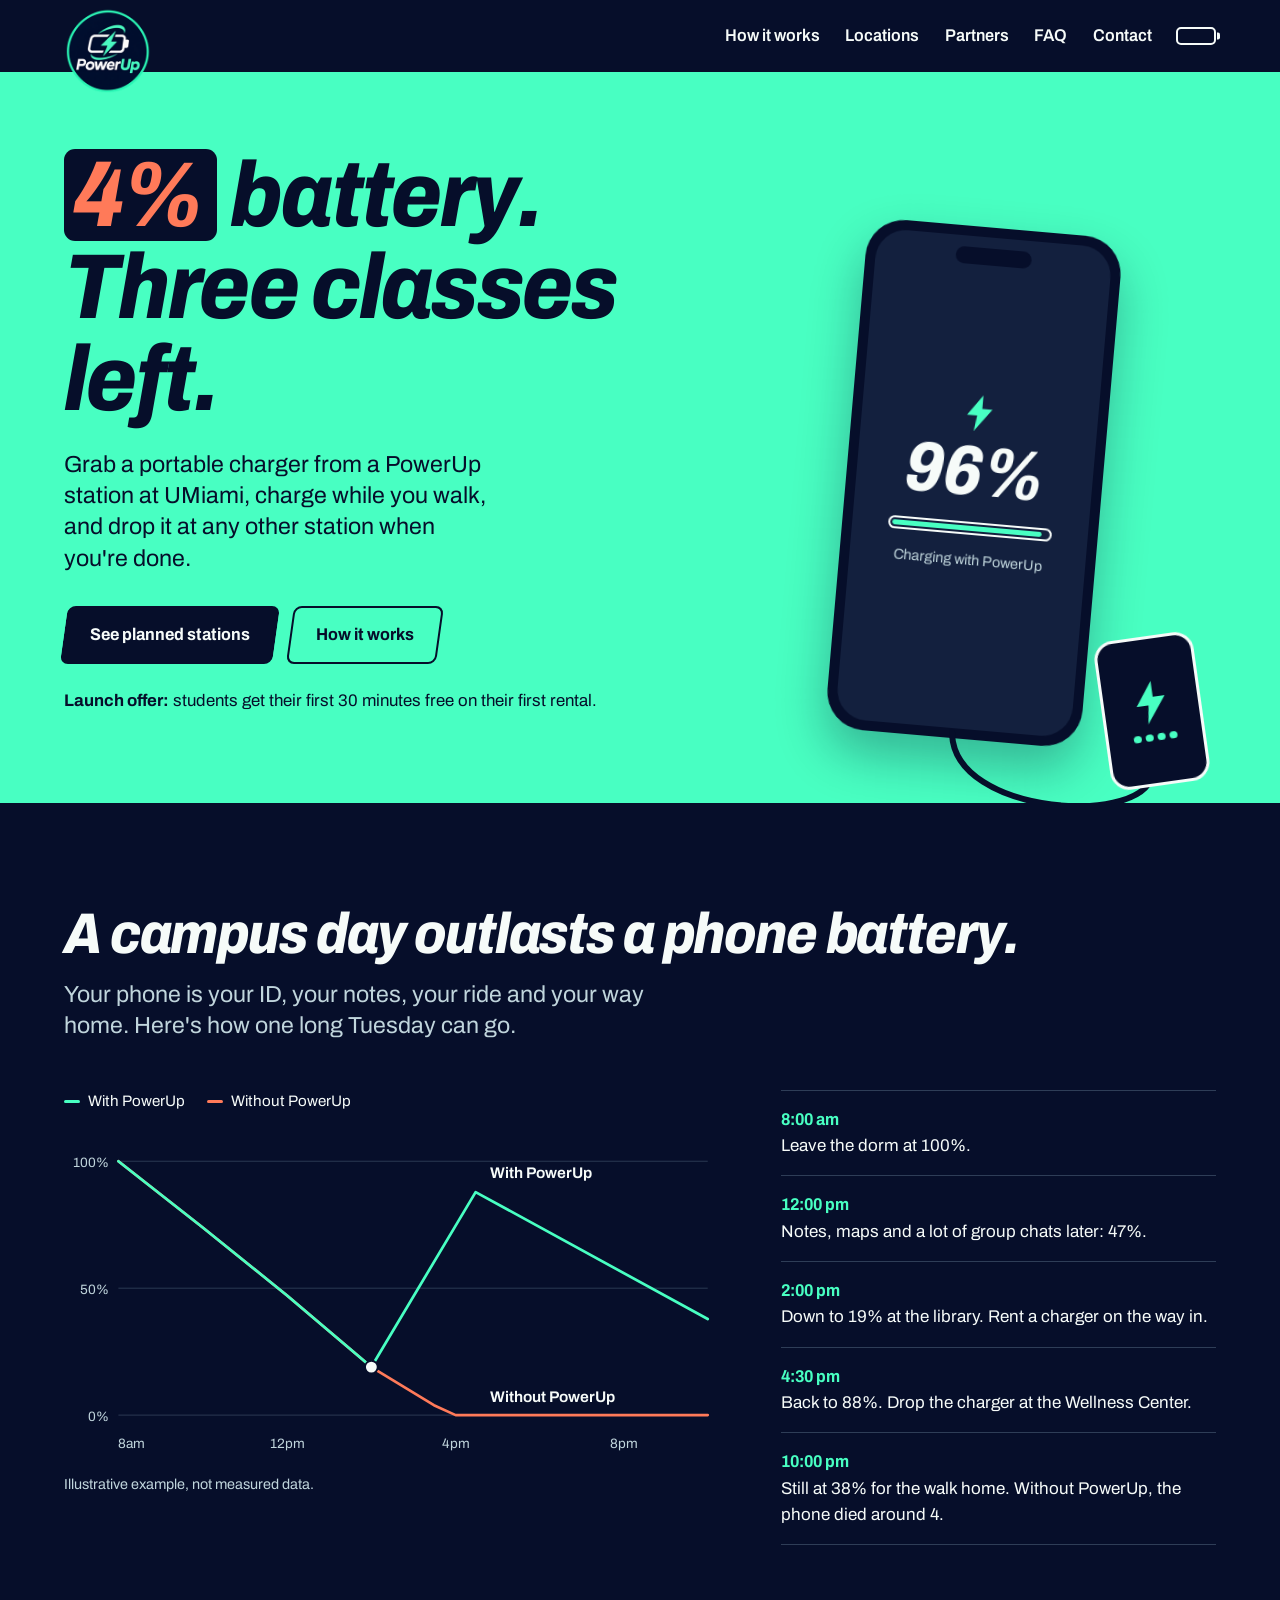
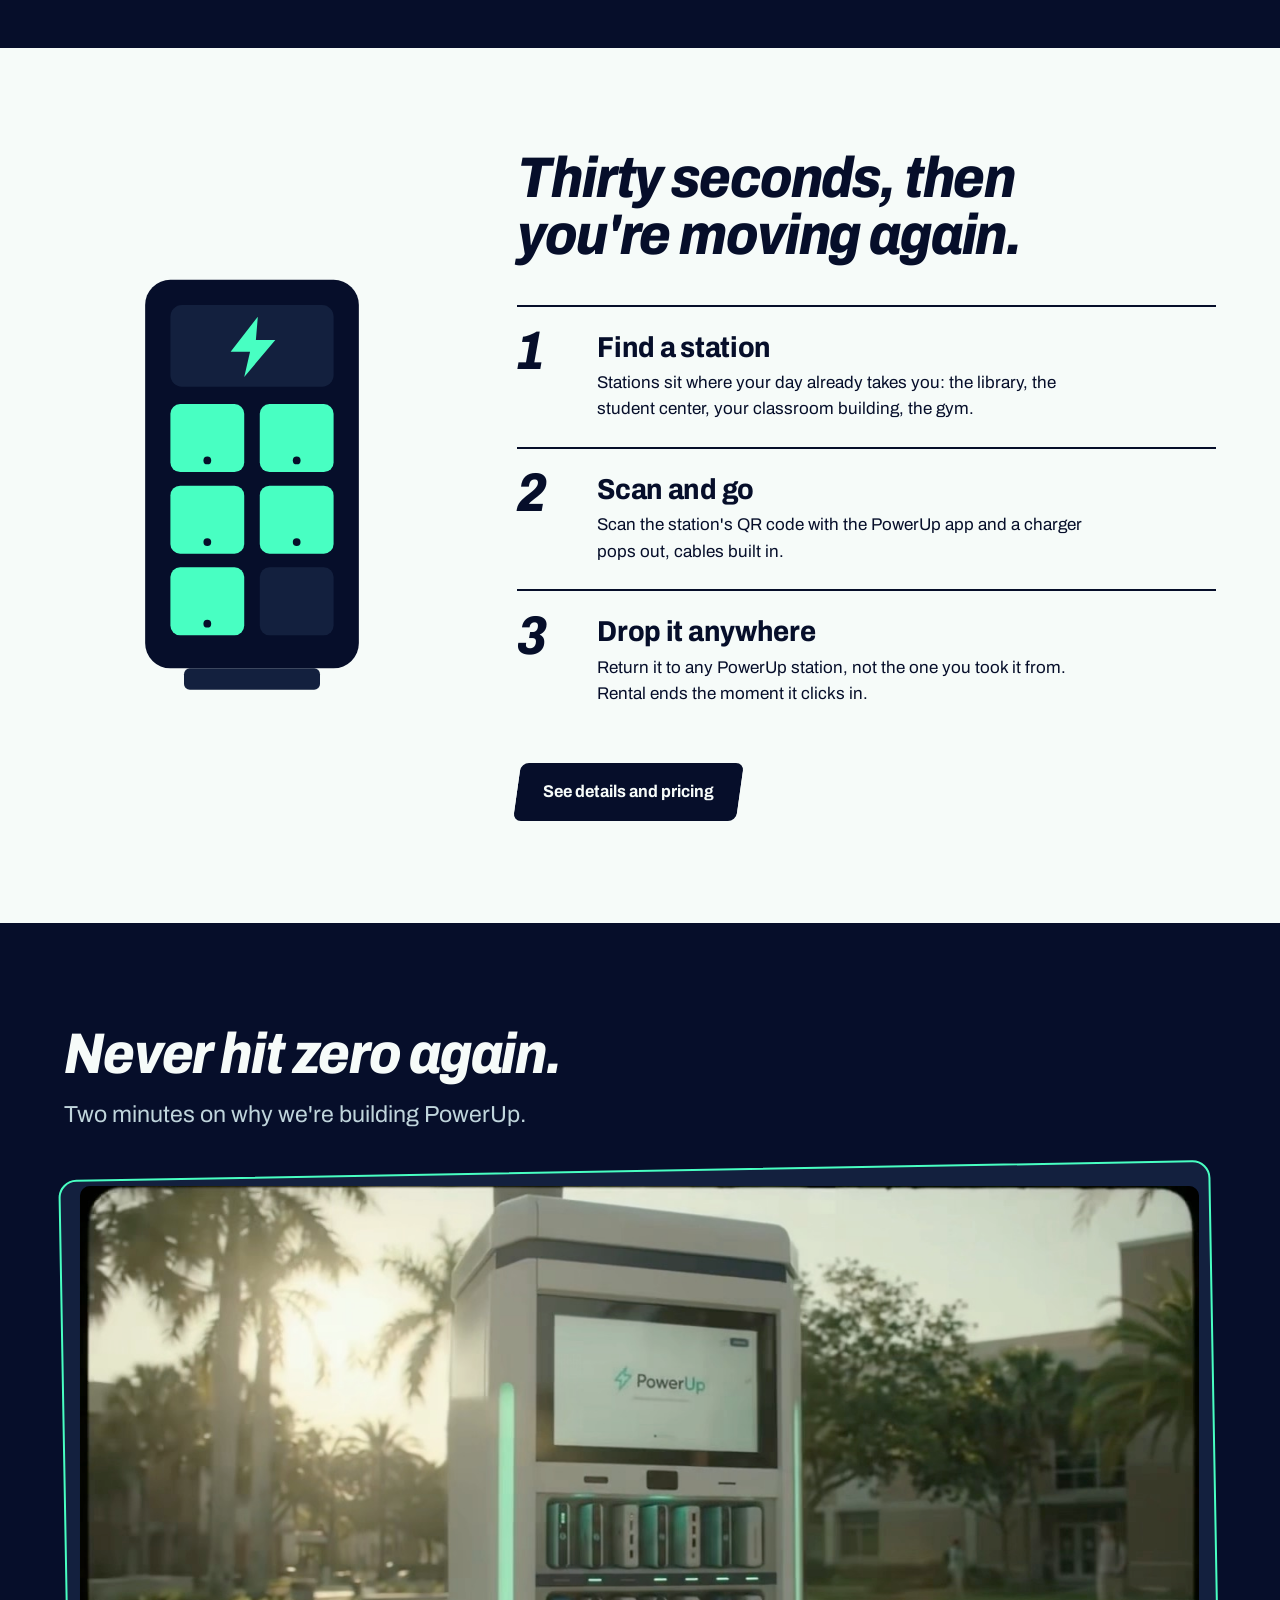
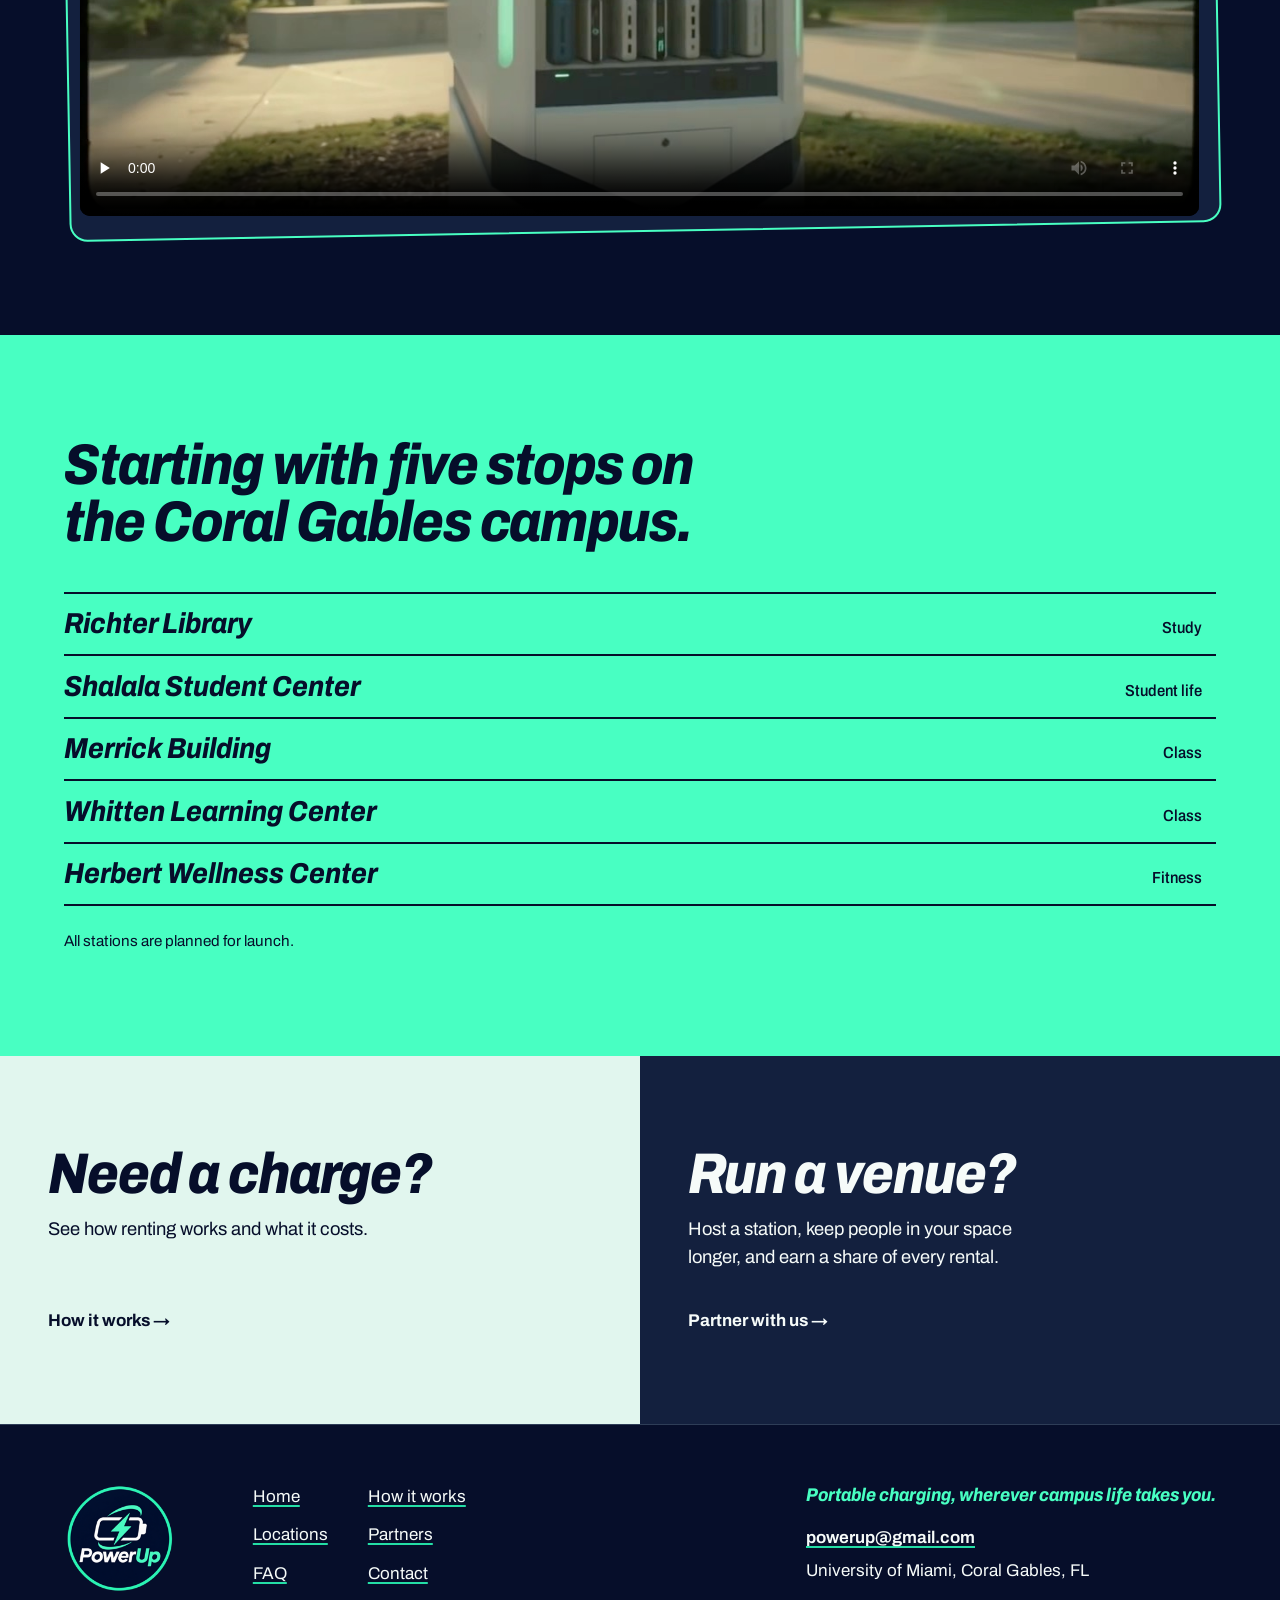
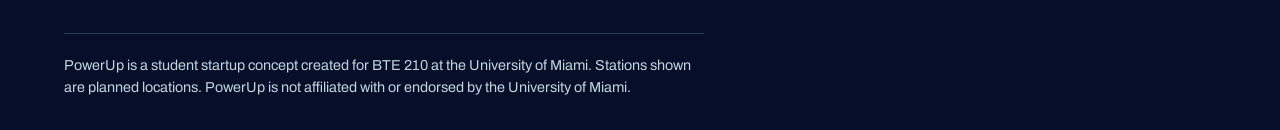
==== commit 538be475: "Remove Hecht and Mahoney stations Both residential colleges have been torn down, so the planned netw" ====
--- a/docs/index.html
+++ b/docs/index.html
@@ -130,7 +130,7 @@
     <div class="how-copy">
       <h2>Thirty seconds, then you're moving again.</h2>
       <ol class="steps">
-        <li><h3>Find a station</h3><p>Stations sit where your day already takes you: the library, the student center, your classroom building, your dorm.</p></li>
+        <li><h3>Find a station</h3><p>Stations sit where your day already takes you: the library, the student center, your classroom building, the gym.</p></li>
         <li><h3>Scan and go</h3><p>Scan the station's QR code with the PowerUp app and a charger pops out, cables built in.</p></li>
         <li><h3>Drop it anywhere</h3><p>Return it to any PowerUp station, not the one you took it from. Rental ends the moment it clicks in.</p></li>
       </ol>
@@ -155,14 +155,12 @@
 
 <section class="places section-mint">
   <div class="wrap">
-    <h2>Starting with seven stops on the Coral Gables campus.</h2>
+    <h2>Starting with five stops on the Coral Gables campus.</h2>
     <ul class="place-rows">
         <li><a href="locations.html#richter"><span>Richter Library</span><span class="row-meta">Study</span></a></li>
         <li><a href="locations.html#shalala"><span>Shalala Student Center</span><span class="row-meta">Student life</span></a></li>
         <li><a href="locations.html#merrick"><span>Merrick Building</span><span class="row-meta">Class</span></a></li>
         <li><a href="locations.html#whitten"><span>Whitten Learning Center</span><span class="row-meta">Class</span></a></li>
-        <li><a href="locations.html#hecht"><span>Hecht Residential College</span><span class="row-meta">Housing</span></a></li>
-        <li><a href="locations.html#mahoney"><span>Mahoney Residential College</span><span class="row-meta">Housing</span></a></li>
         <li><a href="locations.html#wellness"><span>Herbert Wellness Center</span><span class="row-meta">Fitness</span></a></li>
     </ul>
     <p class="fine">All stations are planned for launch.</p>
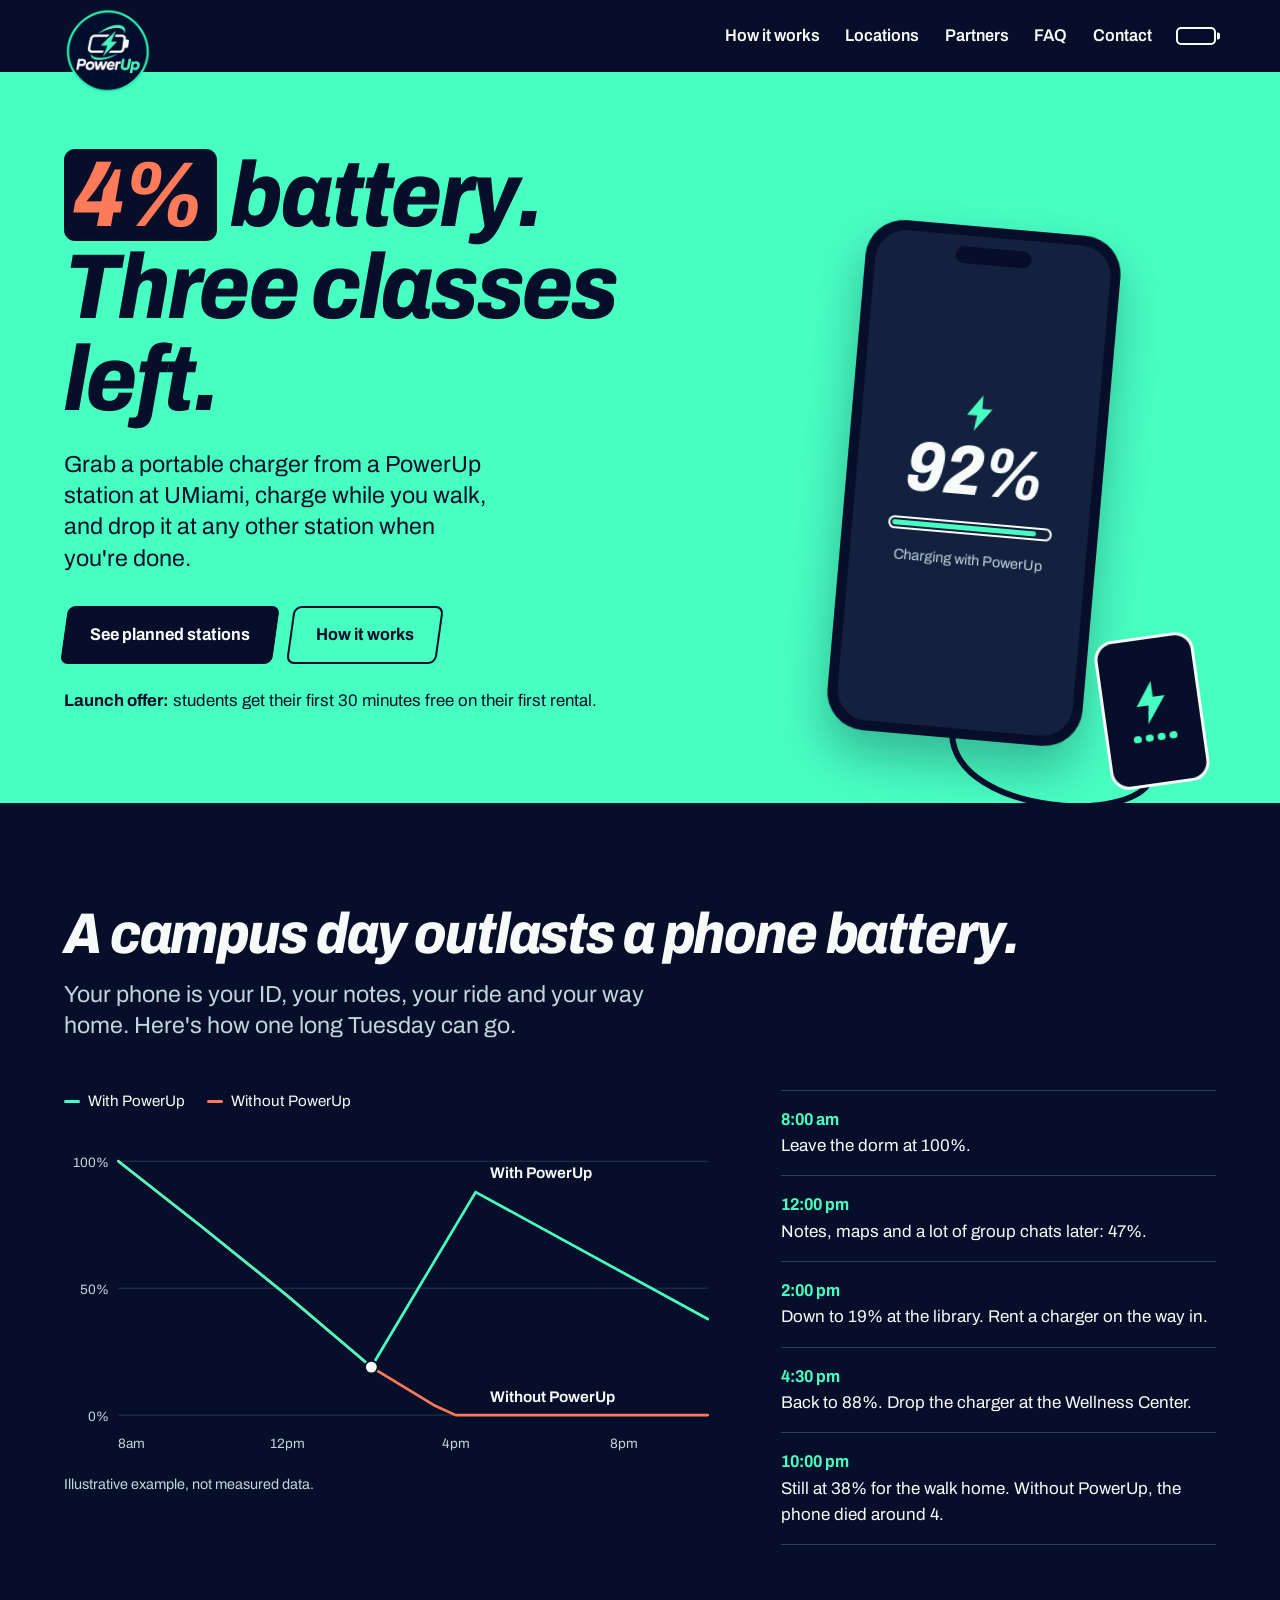
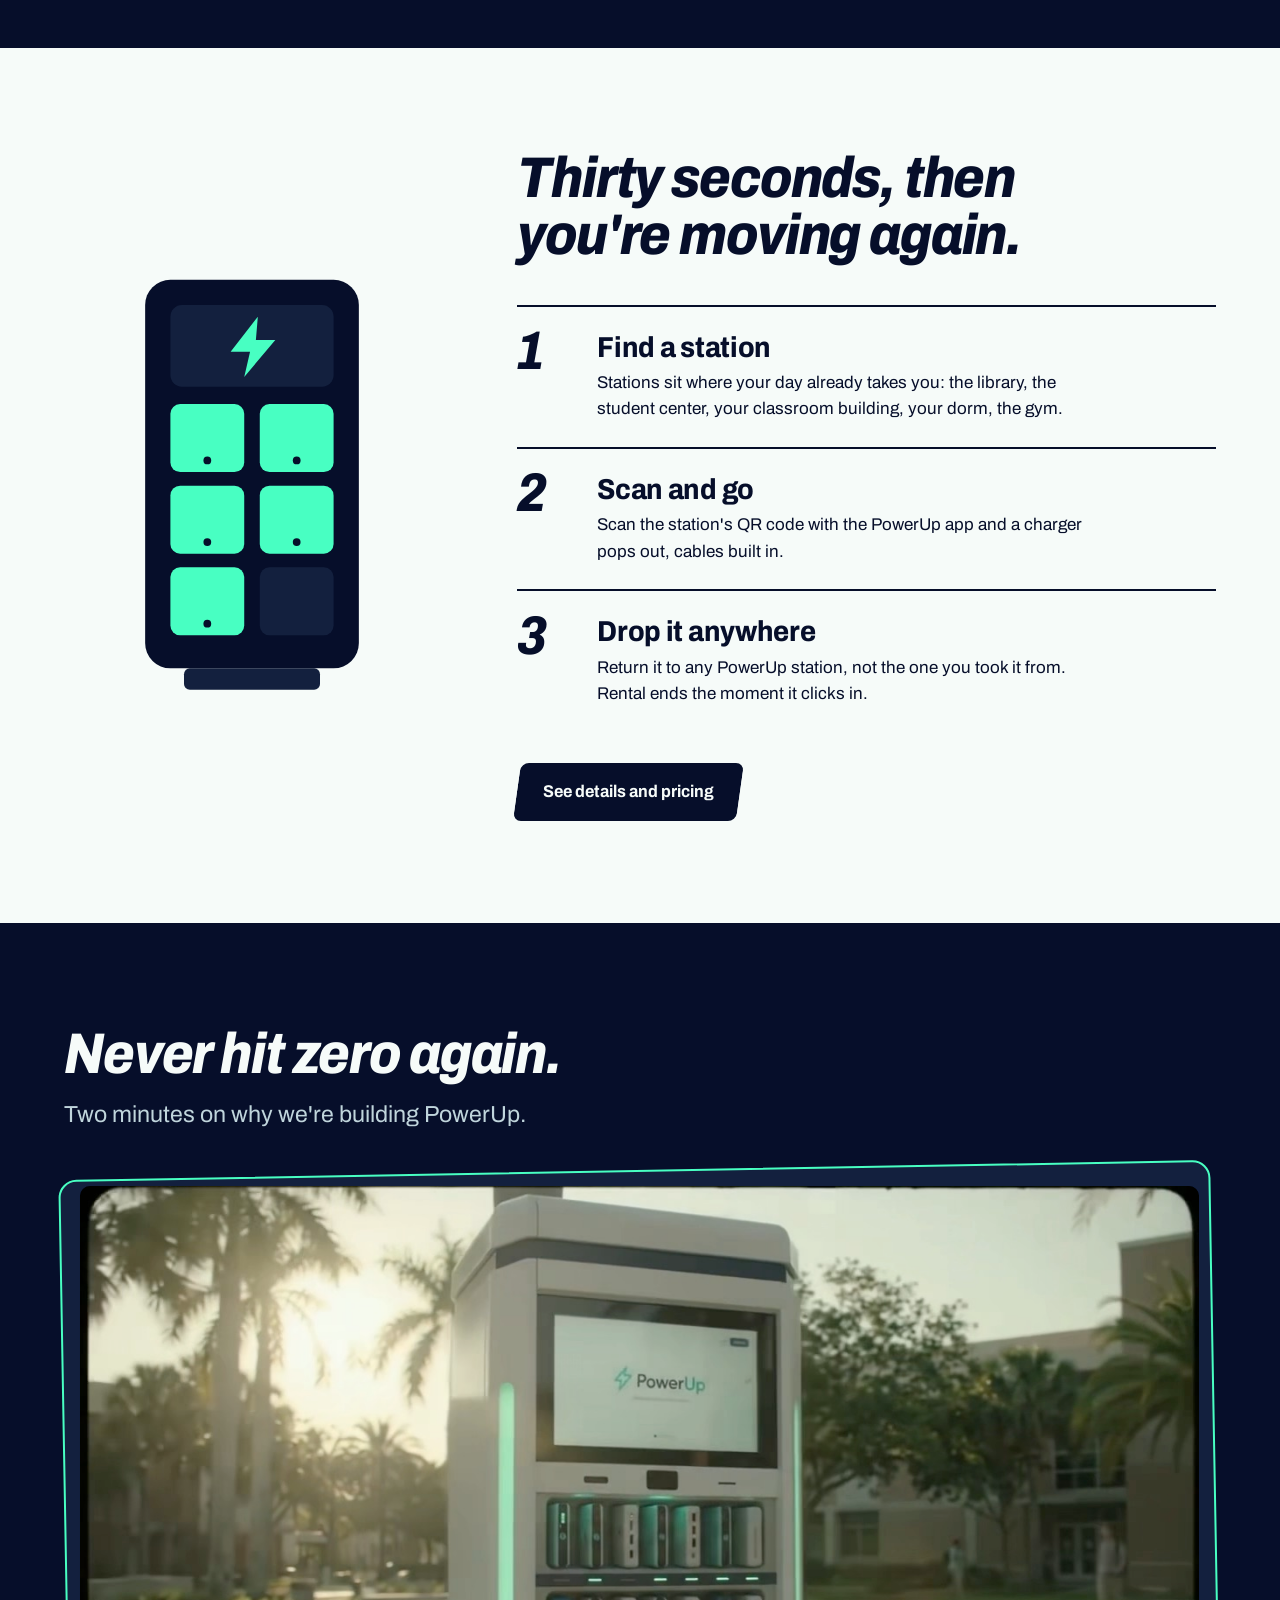
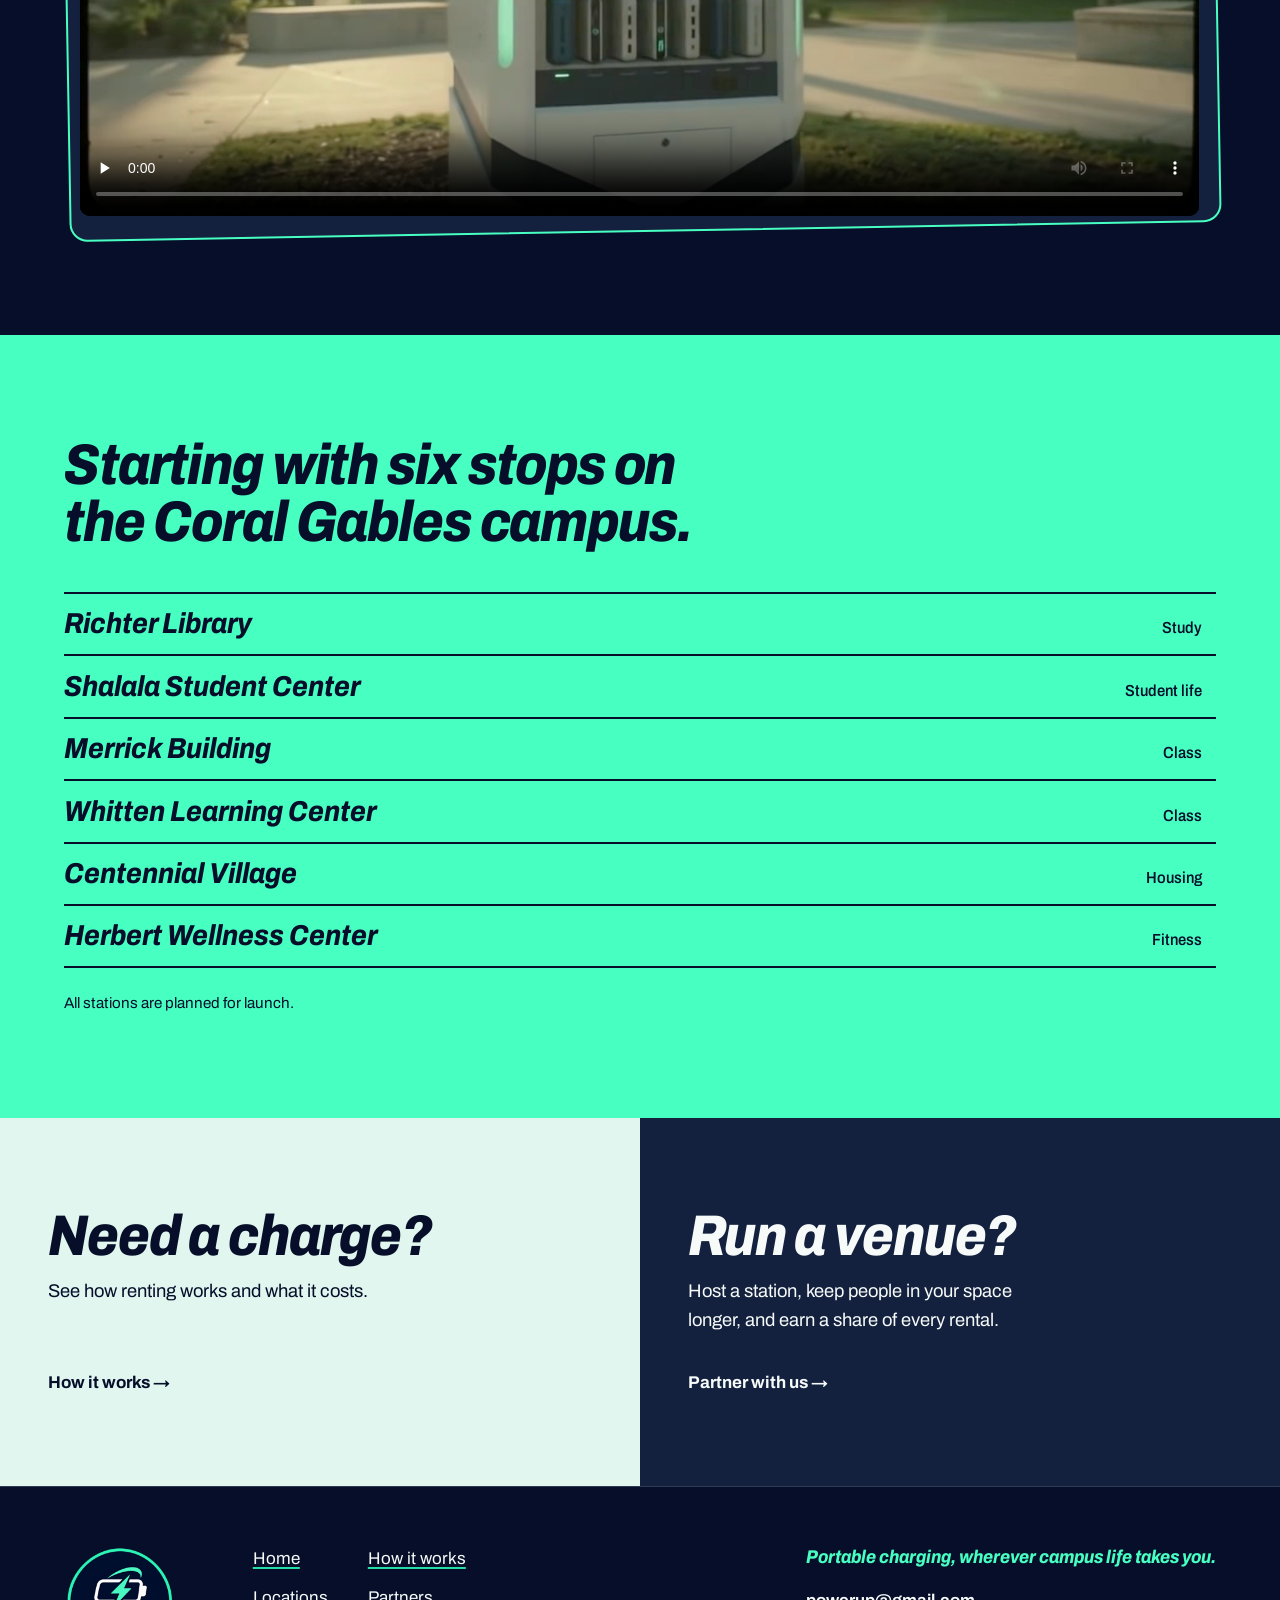
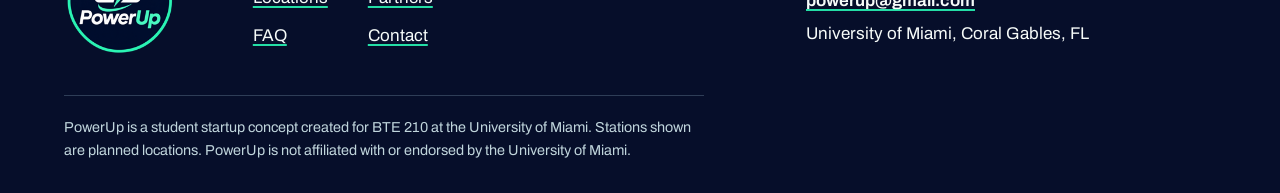
==== commit dcdbde60: "Add Centennial Village station New residential village on the former Hecht and Stanford site, west s" ====
--- a/docs/index.html
+++ b/docs/index.html
@@ -130,7 +130,7 @@
     <div class="how-copy">
       <h2>Thirty seconds, then you're moving again.</h2>
       <ol class="steps">
-        <li><h3>Find a station</h3><p>Stations sit where your day already takes you: the library, the student center, your classroom building, the gym.</p></li>
+        <li><h3>Find a station</h3><p>Stations sit where your day already takes you: the library, the student center, your classroom building, your dorm, the gym.</p></li>
         <li><h3>Scan and go</h3><p>Scan the station's QR code with the PowerUp app and a charger pops out, cables built in.</p></li>
         <li><h3>Drop it anywhere</h3><p>Return it to any PowerUp station, not the one you took it from. Rental ends the moment it clicks in.</p></li>
       </ol>
@@ -155,12 +155,13 @@
 
 <section class="places section-mint">
   <div class="wrap">
-    <h2>Starting with five stops on the Coral Gables campus.</h2>
+    <h2>Starting with six stops on the Coral Gables campus.</h2>
     <ul class="place-rows">
         <li><a href="locations.html#richter"><span>Richter Library</span><span class="row-meta">Study</span></a></li>
         <li><a href="locations.html#shalala"><span>Shalala Student Center</span><span class="row-meta">Student life</span></a></li>
         <li><a href="locations.html#merrick"><span>Merrick Building</span><span class="row-meta">Class</span></a></li>
         <li><a href="locations.html#whitten"><span>Whitten Learning Center</span><span class="row-meta">Class</span></a></li>
+        <li><a href="locations.html#centennial"><span>Centennial Village</span><span class="row-meta">Housing</span></a></li>
         <li><a href="locations.html#wellness"><span>Herbert Wellness Center</span><span class="row-meta">Fitness</span></a></li>
     </ul>
     <p class="fine">All stations are planned for launch.</p>
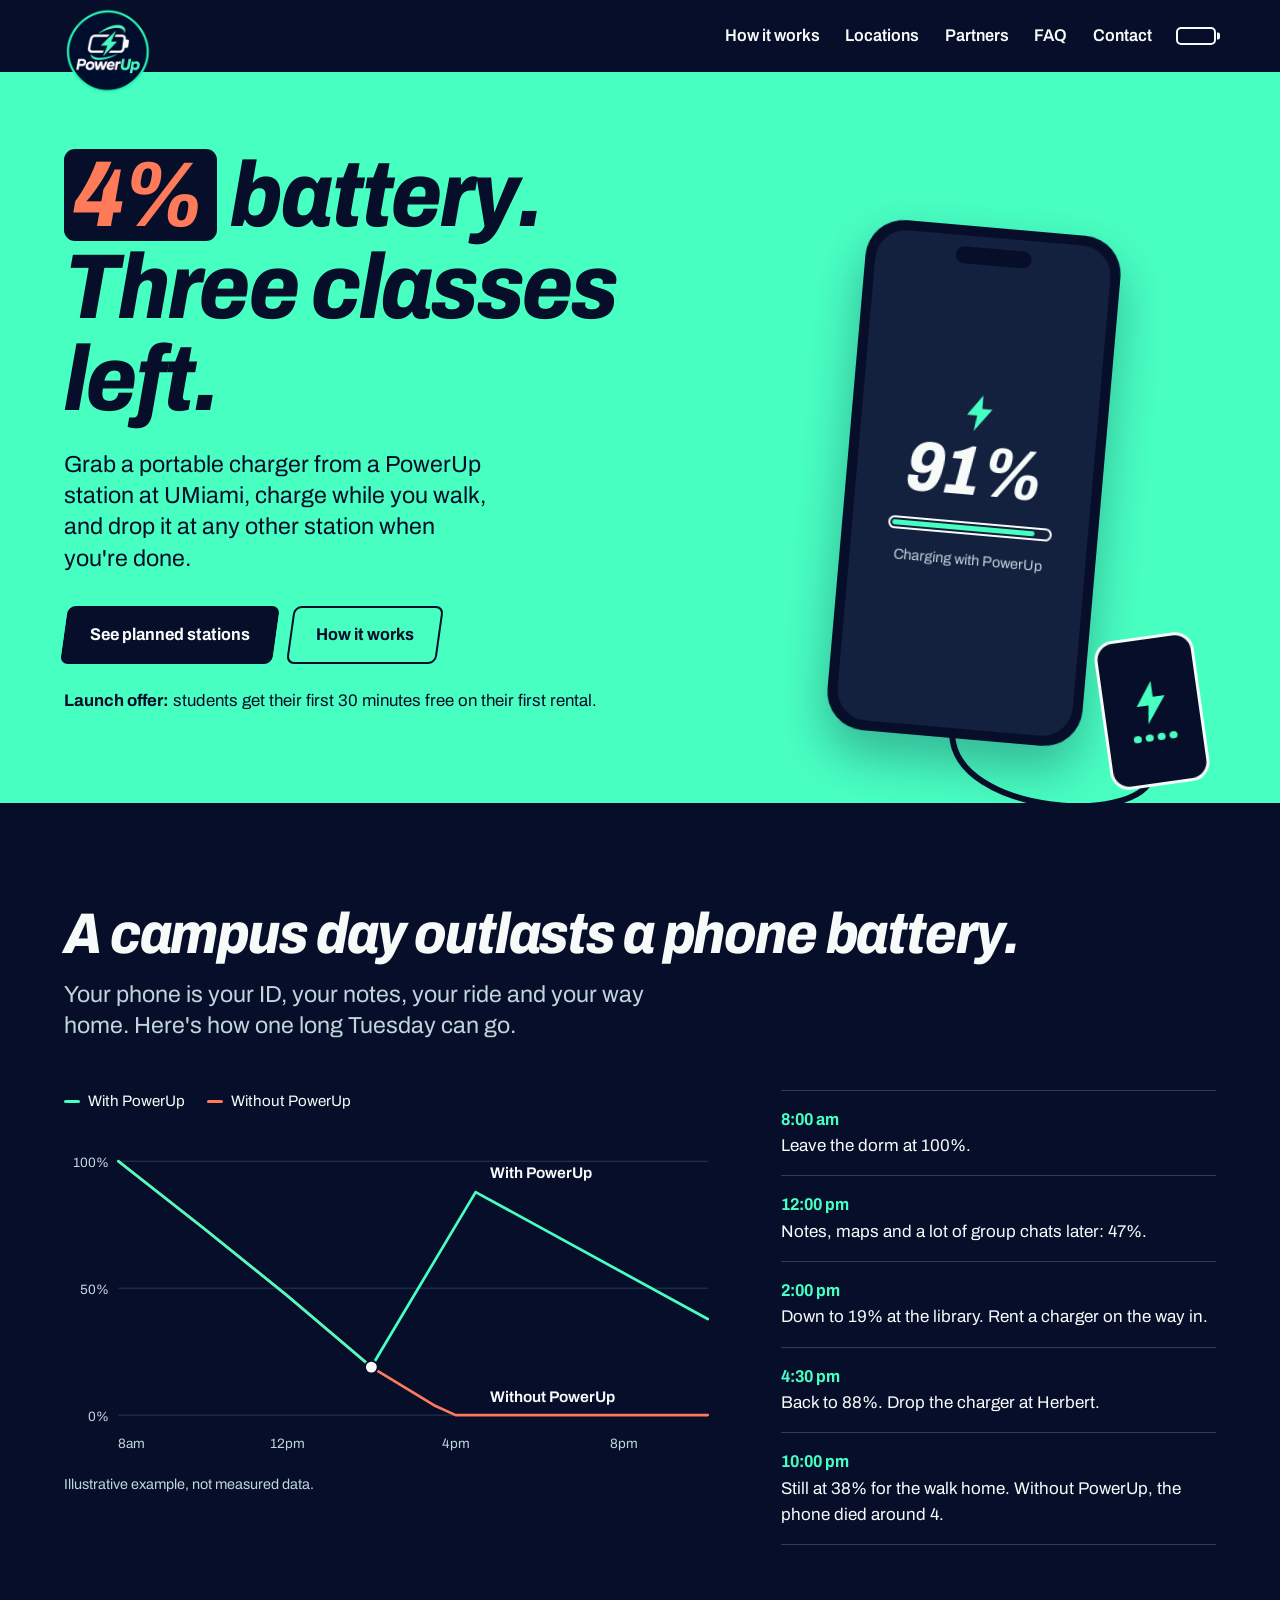
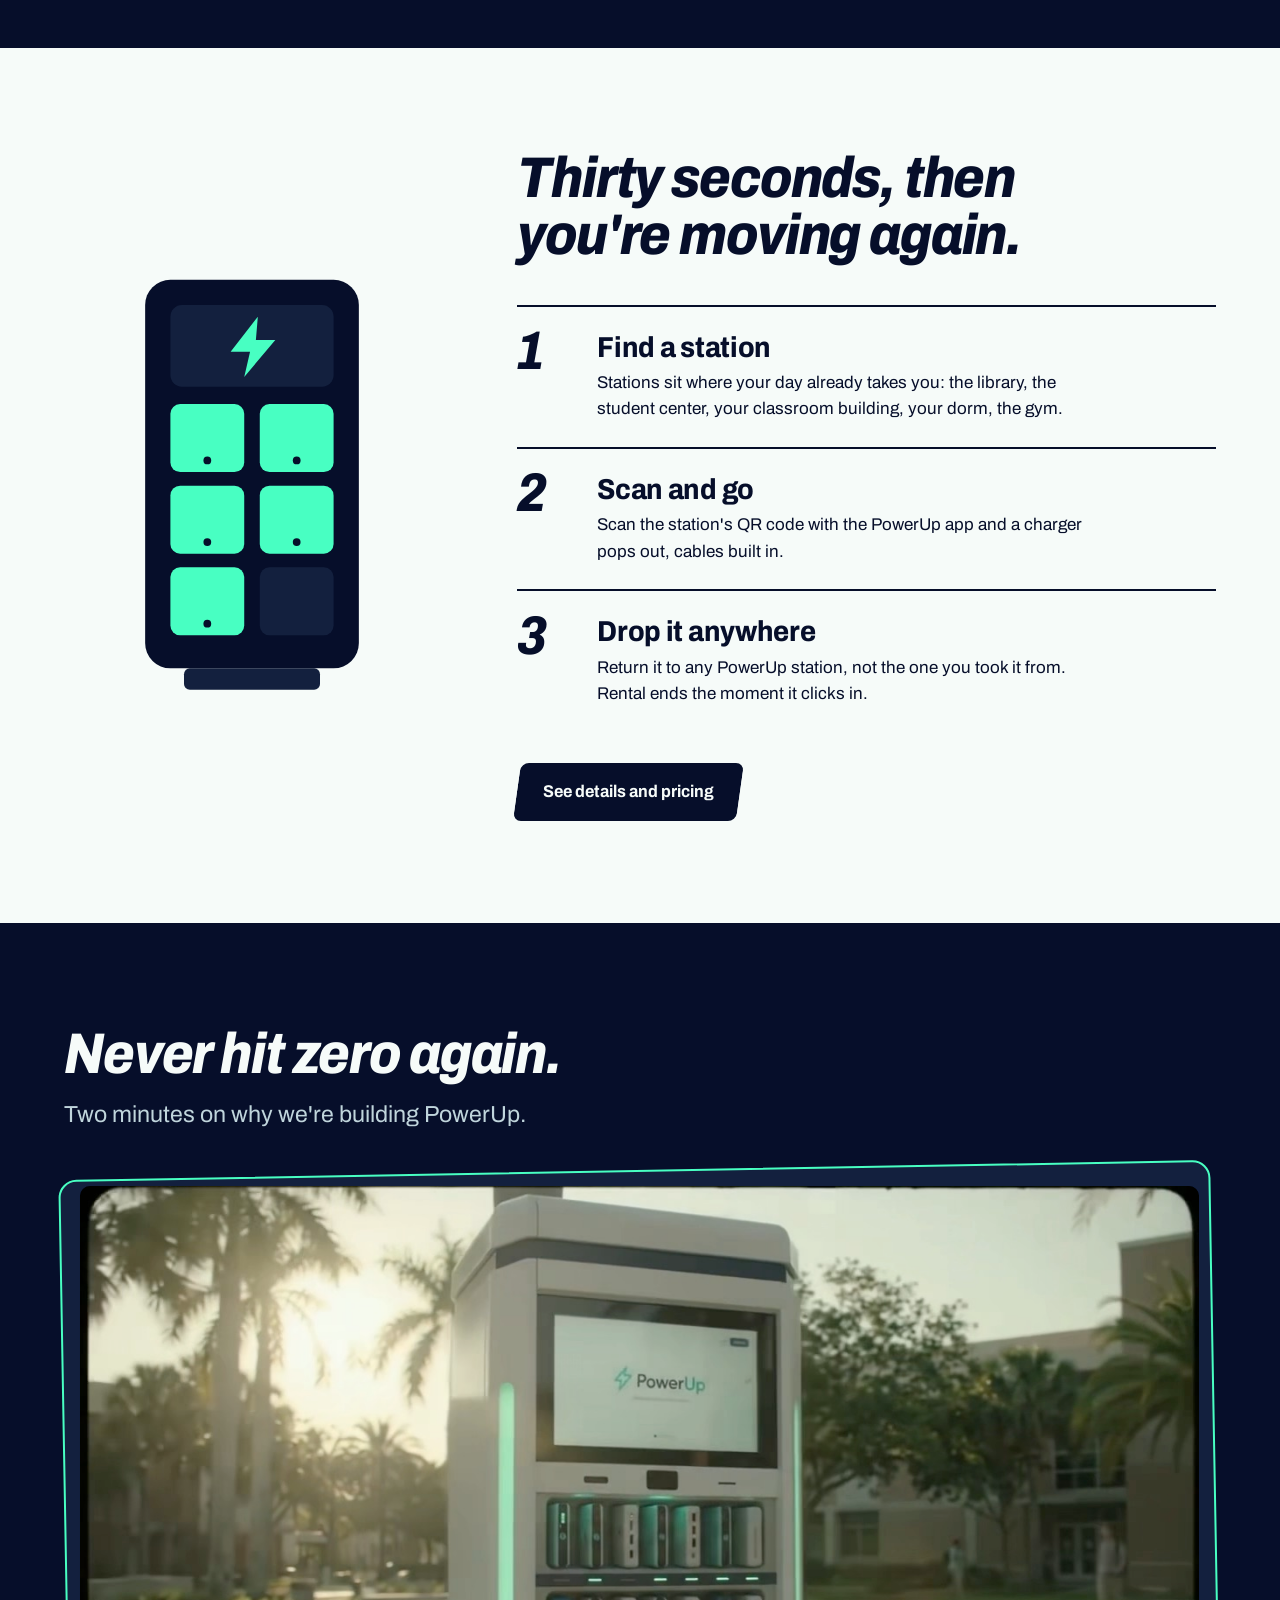
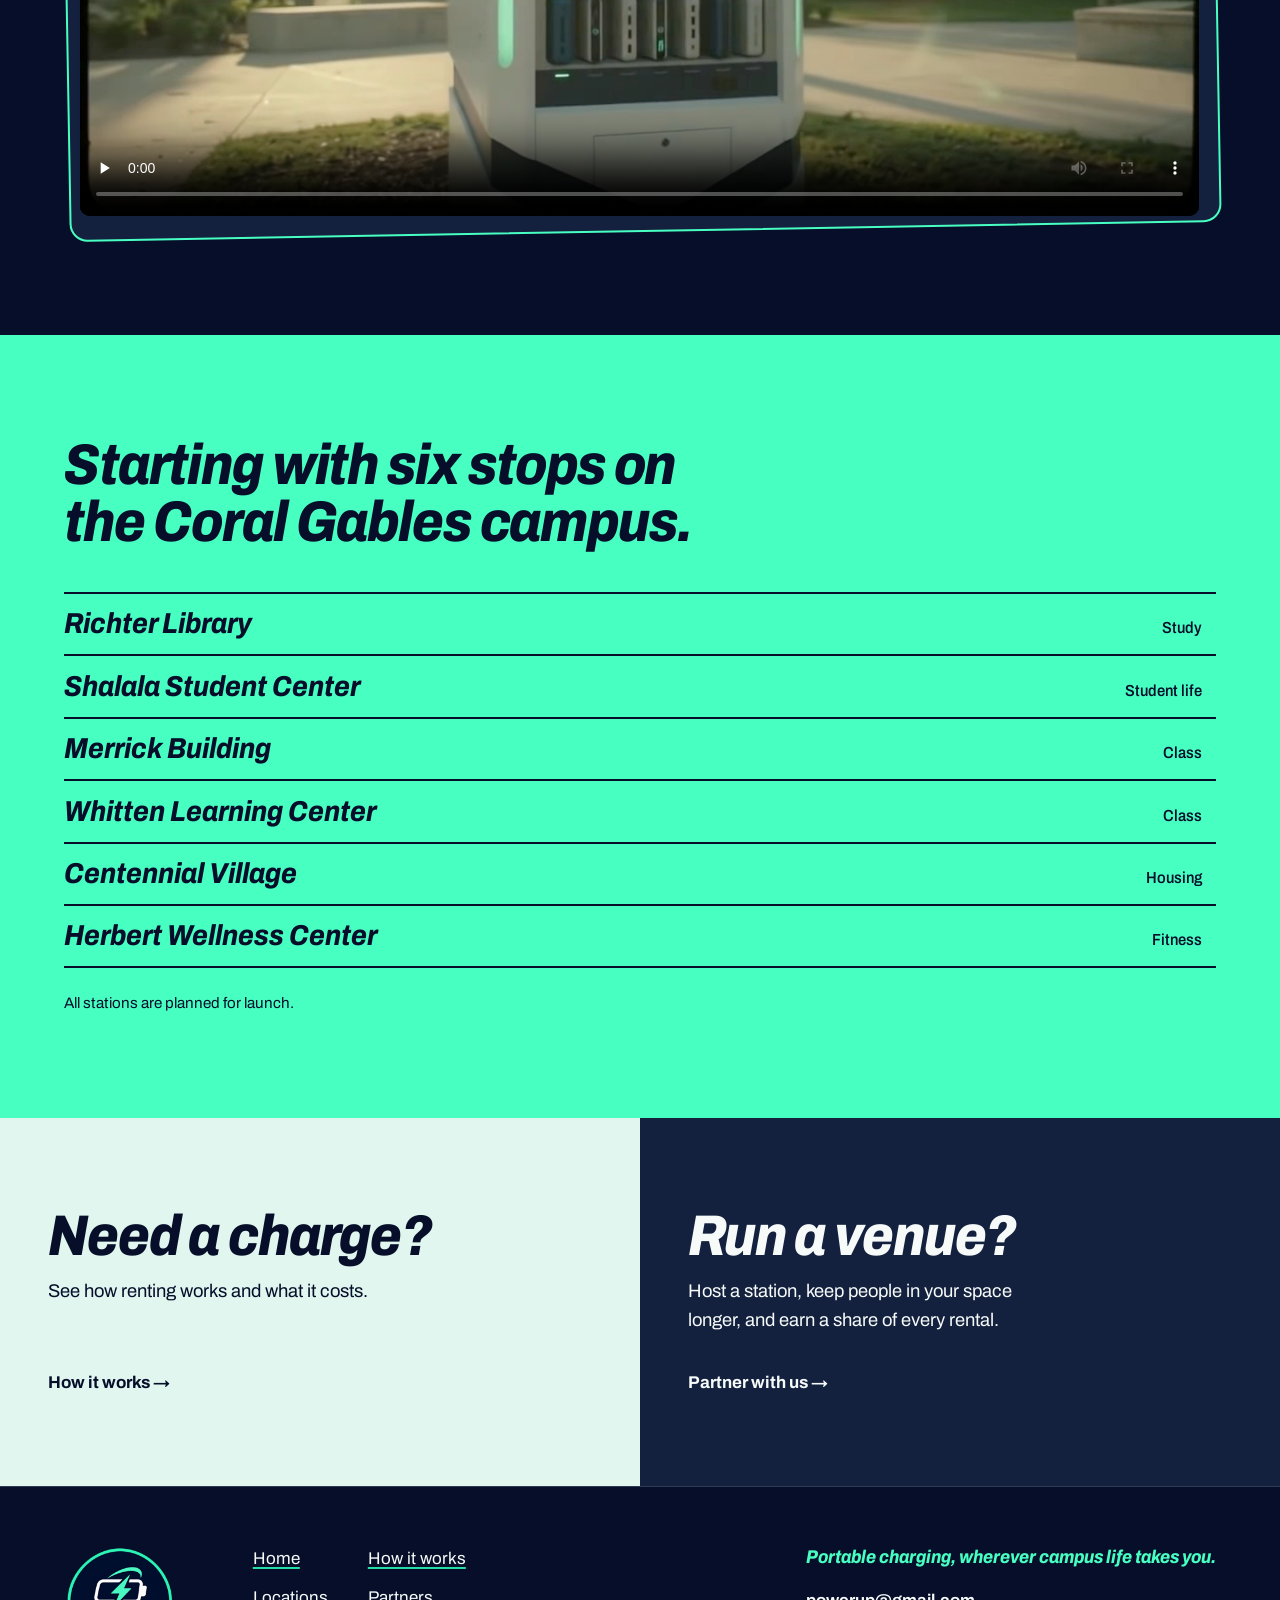
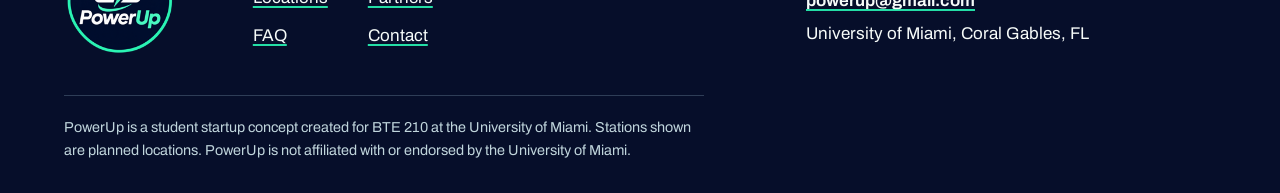
==== commit 8f376678: "Label the Herbert Wellness Center as Herbert That's what students call it.  Co-Authored-By: Claude O" ====
--- a/docs/index.html
+++ b/docs/index.html
@@ -102,7 +102,7 @@
         <li><b>8:00 am</b> Leave the dorm at 100%.</li>
         <li><b>12:00 pm</b> Notes, maps and a lot of group chats later: 47%.</li>
         <li><b>2:00 pm</b> Down to 19% at the library. Rent a charger on the way in.</li>
-        <li><b>4:30 pm</b> Back to 88%. Drop the charger at the Wellness Center.</li>
+        <li><b>4:30 pm</b> Back to 88%. Drop the charger at Herbert.</li>
         <li><b>10:00 pm</b> Still at 38% for the walk home. Without PowerUp, the phone died around 4.</li>
       </ol>
     </div>
